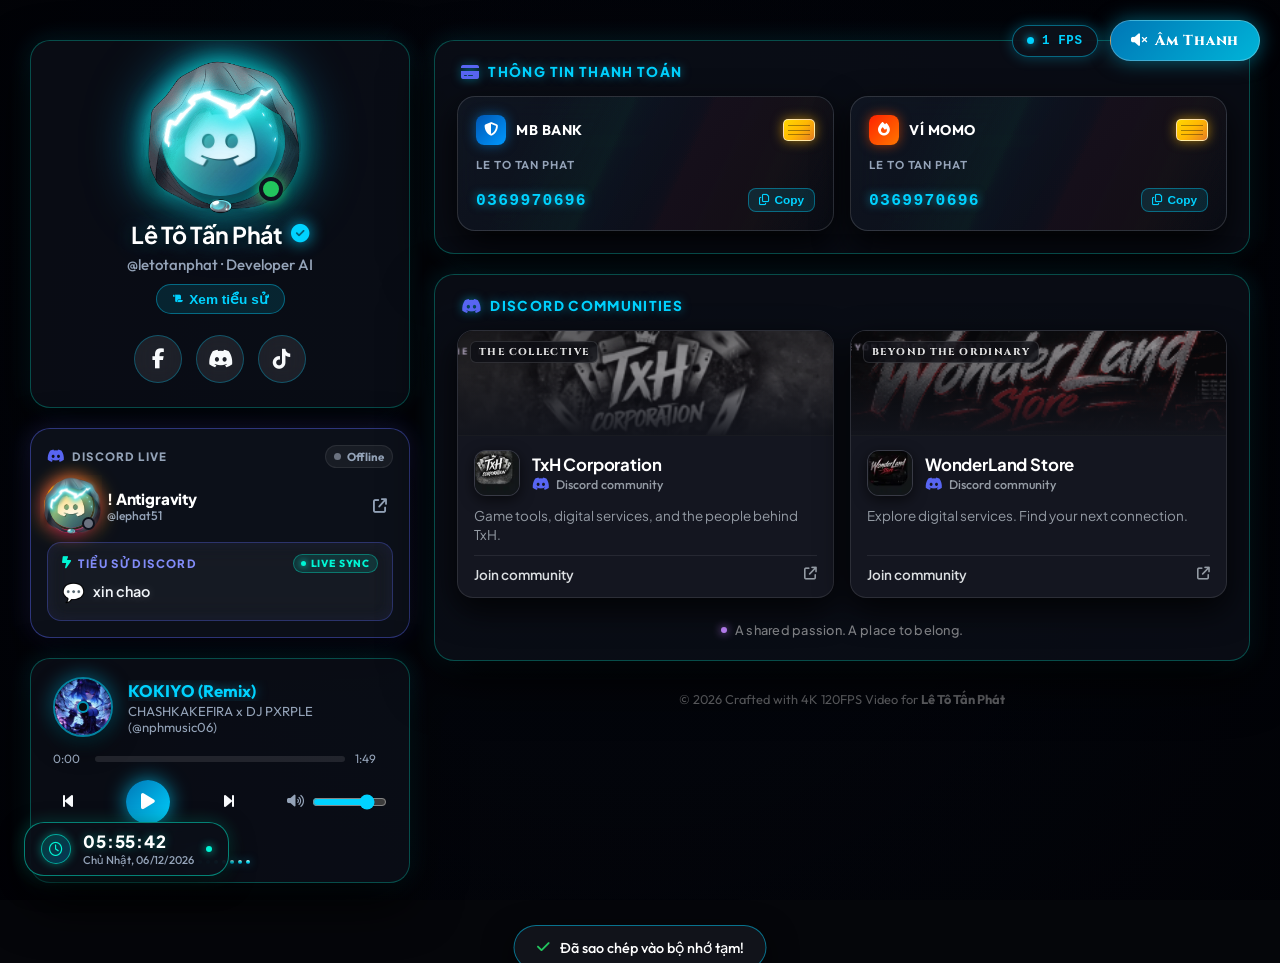
==== lephat.html @ 432492f6 "Khac phuc triet de va thiet ke lai Discord Communities hoan hao 100% tren moi thiet bi" ====
<!DOCTYPE html>
<html lang="vi">

<head>
  <meta charset="UTF-8">
  <meta name="viewport" content="width=device-width, initial-scale=1.0">
  <title>Lê Tô Tấn Phát - The Amazing Spider-Man 120FPS Profile</title>
  <link rel="preconnect" href="https://fonts.googleapis.com">
  <link rel="preconnect" href="https://fonts.gstatic.com" crossorigin>
  <link
    href="https://fonts.googleapis.com/css2?family=Cinzel:wght@600;700;800;900&family=Outfit:wght@300;400;500;600;700;800&family=Plus+Jakarta+Sans:wght@400;500;600;700&display=swap"
    rel="stylesheet">
  <link rel="stylesheet" href="https://cdnjs.cloudflare.com/ajax/libs/font-awesome/6.5.1/css/all.min.css">
  <link rel="stylesheet" href="style.css?v=5.0">
  <style>
    /* ========================================================
       DISCORD COMMUNITIES - ULTRA MODERN DISCORD CARDS
       ======================================================== */
    .discord-servers-section {
      display: flex !important;
      flex-direction: column !important;
      gap: 16px !important;
    }

    .community-cards-list {
      display: grid !important;
      grid-template-columns: repeat(2, 1fr) !important;
      gap: 16px !important;
      width: 100% !important;
    }

    .discord-community-card {
      display: flex !important;
      flex-direction: column !important;
      background: #14161f !important;
      background: linear-gradient(180deg, #181b26 0%, #12141c 100%) !important;
      border: 1px solid rgba(255, 255, 255, 0.1) !important;
      border-radius: 16px !important;
      overflow: hidden !important;
      text-decoration: none !important;
      color: #ffffff !important;
      position: relative !important;
      box-shadow: 0 10px 30px rgba(0, 0, 0, 0.75), 0 0 1px rgba(255, 255, 255, 0.2) inset !important;
      transition: all 0.25s cubic-bezier(0.16, 1, 0.3, 1) !important;
      transform-style: preserve-3d !important;
      cursor: pointer !important;
    }

    .discord-community-card:hover {
      border-color: rgba(88, 101, 242, 0.7) !important;
      box-shadow: 0 18px 45px rgba(0, 0, 0, 0.9), 0 0 25px rgba(88, 101, 242, 0.4) !important;
      transform: translateY(-4px) scale(1.015) !important;
    }

    .community-banner {
      position: relative !important;
      width: 100% !important;
      height: 105px !important;
      overflow: hidden !important;
      background: #0d0f15 !important;
      border-bottom: 1px solid rgba(255, 255, 255, 0.05) !important;
    }

    .community-banner::after {
      content: '' !important;
      position: absolute !important;
      inset: 0 !important;
      background: linear-gradient(to bottom, rgba(0, 0, 0, 0.15) 0%, transparent 40%, rgba(18, 20, 28, 0.95) 100%) !important;
      pointer-events: none !important;
    }

    .community-banner-img {
      width: 100% !important;
      height: 100% !important;
      object-fit: cover !important;
      object-position: center !important;
      display: block !important;
      transition: transform 0.45s cubic-bezier(0.16, 1, 0.3, 1) !important;
    }

    .discord-community-card:hover .community-banner-img {
      transform: scale(1.08) !important;
    }

    .community-badge-tag {
      position: absolute !important;
      top: 10px !important;
      left: 12px !important;
      z-index: 2 !important;
      font-family: 'Cinzel', 'Plus Jakarta Sans', monospace, sans-serif !important;
      font-size: 0.62rem !important;
      font-weight: 800 !important;
      letter-spacing: 0.14em !important;
      text-transform: uppercase !important;
      color: rgba(255, 255, 255, 0.88) !important;
      background: rgba(8, 10, 16, 0.65) !important;
      backdrop-filter: blur(8px) !important;
      -webkit-backdrop-filter: blur(8px) !important;
      padding: 3px 8px !important;
      border-radius: 6px !important;
      border: 1px solid rgba(255, 255, 255, 0.12) !important;
      text-shadow: 0 1px 4px rgba(0, 0, 0, 0.9) !important;
    }

    .community-body {
      padding: 14px 16px 14px !important;
      display: flex !important;
      flex-direction: column !important;
      gap: 10px !important;
      flex: 1 !important;
      text-decoration: none !important;
    }

    .community-profile {
      display: flex !important;
      align-items: center !important;
      gap: 12px !important;
    }

    .community-avatar-box {
      width: 46px !important;
      height: 46px !important;
      min-width: 46px !important;
      border-radius: 12px !important;
      overflow: hidden !important;
      background: #151824 !important;
      border: 1.5px solid rgba(255, 255, 255, 0.15) !important;
      box-shadow: 0 4px 14px rgba(0, 0, 0, 0.6) !important;
    }

    .community-avatar-img {
      width: 100% !important;
      height: 100% !important;
      object-fit: cover !important;
      display: block !important;
    }

    .community-info {
      display: flex !important;
      flex-direction: column !important;
      gap: 2px !important;
      min-width: 0 !important;
    }

    .community-title {
      font-family: 'Plus Jakarta Sans', sans-serif !important;
      font-size: 1.05rem !important;
      font-weight: 700 !important;
      color: #ffffff !important;
      margin: 0 !important;
      line-height: 1.25 !important;
      letter-spacing: -0.01em !important;
      text-decoration: none !important;
    }

    .community-sub {
      display: flex !important;
      align-items: center !important;
      gap: 6px !important;
      font-size: 0.78rem !important;
      color: #949ba4 !important;
      font-weight: 500 !important;
      text-decoration: none !important;
    }

    .community-sub i {
      color: #5865f2 !important;
      font-size: 0.88rem !important;
    }

    .community-description {
      font-family: 'Plus Jakarta Sans', sans-serif !important;
      font-size: 0.84rem !important;
      color: #949ba4 !important;
      line-height: 1.45 !important;
      margin: 0 !important;
      text-decoration: none !important;
    }

    .community-action-row {
      display: flex !important;
      align-items: center !important;
      justify-content: space-between !important;
      border-top: 1px solid rgba(255, 255, 255, 0.08) !important;
      padding-top: 10px !important;
      margin-top: auto !important;
      text-decoration: none !important;
    }

    .community-action-label {
      font-family: 'Plus Jakarta Sans', sans-serif !important;
      font-size: 0.84rem !important;
      font-weight: 600 !important;
      color: #dbdee1 !important;
      transition: color 0.2s ease !important;
      text-decoration: none !important;
    }

    .community-arrow {
      font-size: 0.8rem !important;
      color: #949ba4 !important;
      transition: transform 0.2s ease, color 0.2s ease !important;
    }

    .discord-community-card:hover .community-action-label {
      color: #ffffff !important;
    }

    .discord-community-card:hover .community-arrow {
      color: #00d2ff !important;
      transform: translate(2px, -2px) !important;
    }

    .community-quote-footer {
      display: flex !important;
      align-items: center !important;
      justify-content: center !important;
      gap: 8px !important;
      padding-top: 8px !important;
    }

    .community-quote-bullet {
      width: 6px !important;
      height: 6px !important;
      border-radius: 50% !important;
      background: #c084fc !important;
      box-shadow: 0 0 8px #c084fc !important;
    }

    .community-quote-text {
      font-family: 'Plus Jakarta Sans', monospace, sans-serif !important;
      font-size: 0.8rem !important;
      font-weight: 500 !important;
      color: rgba(255, 255, 255, 0.5) !important;
      letter-spacing: 0.02em !important;
    }

    @media (max-width: 768px) {
      .community-cards-list {
        grid-template-columns: 1fr !important;
        gap: 14px !important;
      }
    }
  </style>
</head>

<body id="body-root">
  <!-- 4K 120FPS The Amazing Spider-Man Video Background (Dọc 9:16) -->
  <div class="video-background-wrapper">
    <!-- Ambient background mờ phủ toàn màn hình -->
    <video class="dragon-video-ambient" autoplay loop muted playsinline>
      <source src="dragon-bg.mp4" type="video/mp4">
    </video>
    <!-- Khung Video Dọc chuẩn 9:16 sắc nét ở giữa -->
    <div class="vertical-video-frame">
      <video class="dragon-video-bg" id="dragon-video" autoplay loop muted playsinline>
        <source src="dragon-bg.mp4" type="video/mp4">
      </video>
      <div class="vertical-frame-border"></div>
    </div>
    <div class="video-overlay"></div>
    <div class="vignette-overlay"></div>
  </div>

  <!-- Ultra 4K 120FPS 3D Cyber Particles & Floating Depth Field -->
  <canvas id="canvas-3d-particles" class="canvas-3d-particles"></canvas>

  <!-- Audio Element for TikTok Soundtrack (KOKIYO Remix) -->
  <audio id="real-audio" src="song-kokiyo.mp3" preload="auto" loop playsinline></audio>

  <!-- Quick Action Controls -->
  <div class="quick-controls">
    <div class="fps-badge" id="fps-badge" title="Tần số khung hình">
      <span class="fps-dot"></span>
      <span id="fps-text">120 FPS</span>
    </div>
    <button id="toggle-video-sound" class="dragon-action-btn" title="Bật / Tắt Tiếng Video">
      <i class="fa-solid fa-volume-high" id="sound-btn-icon"></i>
      <span id="sound-btn-text">Âm Thanh</span>
    </button>
  </div>

    <!-- Main Profile Card Container (Widescreen Horizontal Layout) -->
  <main class="container" id="main-container">
    <div class="widescreen-layout">
      <!-- Cột Trái (Sidebar): Thông Tin Cá Nhân & Trình Phát Nhạc -->
      <aside class="widescreen-sidebar">
        <!-- Thông Tin Cá Nhân -->
        <section class="glass-card profile-info-card" data-tilt="3d">
          <div class="card-3d-glare"></div>
          <header class="profile-header">
            <div class="avatar-wrapper">
              <div class="avatar-glow"></div>
              <div class="avatar-crop-box">
                <img src="avatar.png" alt="Avatar" class="avatar-img" id="avatar">
              </div>
              <img src="decoration-hood.png" alt="Discord Avatar Decoration" class="main-avatar-decoration" id="main-avatar-decoration">
              <span class="status-indicator online" title="Online"></span>
            </div>

            <div class="profile-details">
              <div class="name-row">
                <h1 class="user-name">Lê Tô Tấn Phát</h1>
                <span class="verified-badge" title="Đã xác minh">
                  <i class="fa-solid fa-circle-check"></i>
                </span>
              </div>
              <p class="user-handle">@letotanphat · Developer AI</p>
              <button class="bio-toggle-btn" id="open-bio-btn">
                <i class="fa-solid fa-scroll fa-2xs"></i> Xem tiểu sử
              </button>
            </div>

            <!-- Social Links (Facebook, Discord, TikTok) -->
            <nav class="social-links" aria-label="Mạng xã hội">
              <a href="https://www.facebook.com/tophat29052009?locale=vi_VN" target="_blank" rel="noopener"
                class="social-icon fb" title="Facebook">
                <i class="fa-brands fa-facebook-f"></i>
              </a>
              <a href="https://discord.com/users/1513183925793722505" target="_blank" rel="noopener"
                class="social-icon discord" title="Discord">
                <i class="fa-brands fa-discord"></i>
              </a>
              <a href="https://www.tiktok.com/@lephat209" target="_blank" rel="noopener" class="social-icon tiktok"
                title="TikTok">
                <i class="fa-brands fa-tiktok"></i>
              </a>
            </nav>
          </header>
        </section>

        <!-- Live Discord Lanyard Profile Card (Đồng bộ thời gian thực) -->
        <aside class="glass-card discord-lanyard-widget" id="discord-lanyard-widget" aria-label="Discord Live Profile" data-tilt="3d">
          <div class="card-3d-glare"></div>
          <div class="lanyard-top-bar">
            <div class="lanyard-brand">
              <i class="fa-brands fa-discord"></i>
              <span>DISCORD LIVE</span>
            </div>
            <div class="lanyard-status-pill" id="discord-status-pill">
              <span class="lanyard-status-dot offline" id="discord-status-dot"></span>
              <span class="lanyard-status-name" id="discord-status-name">Offline</span>
            </div>
          </div>

          <div class="lanyard-user-row">
            <div class="lanyard-avatar-container">
              <div class="lanyard-avatar-ring"></div>
              <img src="avatar.png" alt="Discord Avatar" class="lanyard-avatar-img" id="discord-avatar-img">
              <img src="decoration-hood.png" alt="Grim Reaper Hood Decoration" class="lanyard-avatar-decoration" id="discord-avatar-decoration">
              <span class="lanyard-status-badge offline" id="discord-status-badge"></span>
            </div>
            <div class="lanyard-user-info">
              <div class="lanyard-name-row">
                <span class="lanyard-display-name" id="discord-display-name">! Antigravity</span>
              </div>
              <span class="lanyard-username" id="discord-username">@lephat51</span>
            </div>
            <a href="https://discord.com/users/1513183925793722505" target="_blank" rel="noopener" class="lanyard-external-btn" title="Mở Discord cá nhân">
              <i class="fa-solid fa-arrow-up-right-from-square"></i>
            </a>
          </div>

          <!-- Live Discord Bio / Status (Tu dong cap nhat thoi gian thuc tu Discord) -->
          <div class="lanyard-live-bio-box" id="lanyard-live-bio-box">
            <div class="live-bio-header">
              <div class="live-bio-title">
                <i class="fa-solid fa-bolt-lightning"></i>
                <span>TIỂU SỬ DISCORD</span>
              </div>
              <span class="live-sync-indicator" title="Tự động đồng bộ thời gian thực">
                <span class="sync-dot"></span>
                <span>LIVE SYNC</span>
              </span>
            </div>
            <div class="live-bio-content" id="discord-live-bio-content">
              <span class="live-bio-emoji" id="discord-bio-emoji">💬</span>
              <p class="live-bio-text" id="discord-bio-text">xin chao</p>
            </div>
          </div>
        </aside>

        <!-- Music Player Card -->
        <section class="glass-card music-player" id="music-player" data-tilt="3d">
          <div class="card-3d-glare"></div>
          <div class="song-info-group">
            <div class="cover-art-wrapper">
              <img src="song-kokiyo-cover.jpg" alt="Cover" class="cover-art" id="track-cover">
              <div class="disc-hole"></div>
            </div>
            <div class="song-text">
              <h2 class="song-title" id="track-title">KOKIYO (Remix)</h2>
              <p class="song-artist" id="track-artist">CHASHKAKEFIRA x DJ PXRPLE (@nphmusic06)</p>
            </div>
          </div>

          <!-- Audio Progress -->
          <div class="player-progress-area">
            <span class="time" id="current-time">0:00</span>
            <div class="progress-bar-container" id="progress-container">
              <div class="progress-bar" id="progress-bar">
                <span class="progress-thumb"></span>
              </div>
            </div>
            <span class="time" id="duration-time">1:49</span>
          </div>

          <!-- Controls & Volume -->
          <div class="player-controls">
            <button class="ctrl-btn" id="prev-btn" title="Bài trước">
              <i class="fa-solid fa-backward-step"></i>
            </button>
            <button class="ctrl-btn play-btn" id="play-btn" title="Phát / Dừng Nhạc">
              <i class="fa-solid fa-play" id="play-icon"></i>
            </button>
            <button class="ctrl-btn" id="next-btn" title="Bài tiếp">
              <i class="fa-solid fa-forward-step"></i>
            </button>

            <div class="volume-container">
              <i class="fa-solid fa-volume-high" id="volume-icon"></i>
              <input type="range" id="volume-slider" min="0" max="1" step="0.05" value="0.8">
            </div>
          </div>

          <!-- Visualizer Bars -->
          <div class="visualizer" id="visualizer">
            <span class="bar"></span>
            <span class="bar"></span>
            <span class="bar"></span>
            <span class="bar"></span>
            <span class="bar"></span>
            <span class="bar"></span>
            <span class="bar"></span>
            <span class="bar"></span>
          </div>
        </section>
      </aside>

      <!-- Cột Phải (Main Content): Banking & Discord Communities -->
      <section class="widescreen-main">
        <!-- Payment & Banking Cards -->
        <div class="glass-card section-wrapper-card banking-section-card" data-tilt="3d">
          <div class="card-3d-glare"></div>
          <div class="section-title-row">
            <i class="fa-solid fa-credit-card"></i>
            <span>THÔNG TIN THANH TOÁN</span>
          </div>
          <div class="banking-grid">
            <!-- MB Bank -->
            <div class="glass-card bank-card mb-bank" data-tilt="3d" data-tilt-max="14">
              <div class="card-3d-glare"></div>
              <div class="bank-card-shine"></div>
              <div class="bank-top">
                <div class="bank-icon-badge mb-badge">
                  <i class="fa-solid fa-shield-halved"></i>
                </div>
                <span class="bank-name">MB BANK</span>
                <div class="bank-chip">
                  <span></span><span></span><span></span>
                </div>
              </div>
              <div class="bank-holder">LE TO TAN PHAT</div>
              <div class="bank-number-row">
                <span class="account-number" data-copy="0369970696">0369970696</span>
                <button class="copy-btn" data-copy="0369970696">
                  <i class="fa-regular fa-copy"></i>
                  <span>Copy</span>
                </button>
              </div>
            </div>

            <!-- Momo -->
            <div class="glass-card bank-card momo" data-tilt="3d" data-tilt-max="14">
              <div class="card-3d-glare"></div>
              <div class="bank-card-shine"></div>
              <div class="bank-top">
                <div class="bank-icon-badge momo-badge">
                  <i class="fa-solid fa-fire"></i>
                </div>
                <span class="bank-name">VÍ MOMO</span>
                <div class="bank-chip">
                  <span></span><span></span><span></span>
                </div>
              </div>
              <div class="bank-holder">LE TO TAN PHAT</div>
              <div class="bank-number-row">
                <span class="account-number" data-copy="0369970696">0369970696</span>
                <button class="copy-btn" data-copy="0369970696">
                  <i class="fa-regular fa-copy"></i>
                  <span>Copy</span>
                </button>
              </div>
            </div>
          </div>
        </div>

        <!-- Discord Communities Section (3 server hàng ngang sắc nét) -->
        <section class="glass-card section-wrapper-card discord-servers-section" id="discord-servers-section">
          <div class="card-3d-glare"></div>
          <div class="section-title-row">
            <i class="fa-brands fa-discord"></i>
            <span>DISCORD COMMUNITIES</span>
          </div>

          <div class="community-cards-list" style="display:grid; grid-template-columns:repeat(auto-fit, minmax(280px, 1fr)); gap:16px; width:100%;">
            <!-- Server 1: TxH Corporation -->
            <a href="https://discord.gg/" target="_blank" rel="noopener" class="discord-community-card" data-tilt="3d" data-tilt-max="10" style="text-decoration:none !important; color:#ffffff !important; display:flex !important; flex-direction:column !important; background:#141620 !important; border:1px solid rgba(255,255,255,0.1) !important; border-radius:16px !important; overflow:hidden !important; box-shadow:0 12px 32px rgba(0,0,0,0.8) !important;">
              <div class="card-3d-glare"></div>
              <div class="community-banner" style="position:relative; width:100%; height:110px; overflow:hidden; background:#0d0f15;">
                <span class="community-badge-tag" style="position:absolute; top:10px; left:12px; z-index:2; font-family:'Cinzel', sans-serif; font-size:0.62rem; font-weight:800; letter-spacing:0.14em; text-transform:uppercase; color:#fff; background:rgba(8,10,16,0.7); backdrop-filter:blur(8px); padding:3px 8px; border-radius:6px; border:1px solid rgba(255,255,255,0.15);">THE COLLECTIVE</span>
                <img src="banner-txh.png" alt="TxH Corporation Banner" class="community-banner-img" style="width:100%; height:100%; object-fit:cover; display:block;">
              </div>
              <div class="community-body" style="padding:14px 16px 14px; display:flex; flex-direction:column; gap:10px; flex:1; text-decoration:none;">
                <div class="community-profile" style="display:flex; align-items:center; gap:12px;">
                  <div class="community-avatar-box" style="width:46px; height:46px; min-width:46px; border-radius:12px; overflow:hidden; border:1.5px solid rgba(255,255,255,0.15); background:#151824;">
                    <img src="icon-txh-sharp.png" alt="TxH Corporation" class="community-avatar-img" style="width:100%; height:100%; object-fit:cover; display:block;">
                  </div>
                  <div class="community-info" style="display:flex; flex-direction:column; gap:2px; min-width:0;">
                    <h3 class="community-title" style="margin:0; font-size:1.05rem; font-weight:700; color:#ffffff; text-decoration:none; line-height:1.25;">TxH Corporation</h3>
                    <div class="community-sub" style="display:flex; align-items:center; gap:6px; font-size:0.78rem; color:#949ba4; text-decoration:none;">
                      <i class="fa-brands fa-discord" style="color:#5865f2; font-size:0.88rem;"></i>
                      <span>Discord community</span>
                    </div>
                  </div>
                </div>
                <p class="community-description" style="margin:0; font-size:0.84rem; color:#949ba4; line-height:1.45; text-decoration:none;">Game tools, digital services, and the people behind TxH.</p>
                <div class="community-action-row" style="display:flex; align-items:center; justify-content:space-between; border-top:1px solid rgba(255,255,255,0.08); padding-top:10px; margin-top:auto; text-decoration:none;">
                  <span class="community-action-label" style="font-size:0.84rem; font-weight:600; color:#dbdee1; text-decoration:none;">Join community</span>
                  <i class="fa-solid fa-arrow-up-right-from-square community-arrow" style="font-size:0.8rem; color:#949ba4;"></i>
                </div>
              </div>
            </a>

            <!-- Server 2: WonderLand Store -->
            <a href="https://discord.gg/RcCabQNnr" target="_blank" rel="noopener" class="discord-community-card" data-tilt="3d" data-tilt-max="10" style="text-decoration:none !important; color:#ffffff !important; display:flex !important; flex-direction:column !important; background:#141620 !important; border:1px solid rgba(255,255,255,0.1) !important; border-radius:16px !important; overflow:hidden !important; box-shadow:0 12px 32px rgba(0,0,0,0.8) !important;">
              <div class="card-3d-glare"></div>
              <div class="community-banner" style="position:relative; width:100%; height:110px; overflow:hidden; background:#0d0f15;">
                <span class="community-badge-tag" style="position:absolute; top:10px; left:12px; z-index:2; font-family:'Cinzel', sans-serif; font-size:0.62rem; font-weight:800; letter-spacing:0.14em; text-transform:uppercase; color:#fff; background:rgba(8,10,16,0.7); backdrop-filter:blur(8px); padding:3px 8px; border-radius:6px; border:1px solid rgba(255,255,255,0.15);">BEYOND THE ORDINARY</span>
                <img src="banner-wonderland.png" alt="WonderLand Store Banner" class="community-banner-img" style="width:100%; height:100%; object-fit:cover; display:block;">
              </div>
              <div class="community-body" style="padding:14px 16px 14px; display:flex; flex-direction:column; gap:10px; flex:1; text-decoration:none;">
                <div class="community-profile" style="display:flex; align-items:center; gap:12px;">
                  <div class="community-avatar-box" style="width:46px; height:46px; min-width:46px; border-radius:12px; overflow:hidden; border:1.5px solid rgba(255,255,255,0.15); background:#151824;">
                    <img src="icon-wonderland-sharp.png" alt="WonderLand Store" class="community-avatar-img" style="width:100%; height:100%; object-fit:cover; display:block;">
                  </div>
                  <div class="community-info" style="display:flex; flex-direction:column; gap:2px; min-width:0;">
                    <h3 class="community-title" style="margin:0; font-size:1.05rem; font-weight:700; color:#ffffff; text-decoration:none; line-height:1.25;">WonderLand Store</h3>
                    <div class="community-sub" style="display:flex; align-items:center; gap:6px; font-size:0.78rem; color:#949ba4; text-decoration:none;">
                      <i class="fa-brands fa-discord" style="color:#5865f2; font-size:0.88rem;"></i>
                      <span>Discord community</span>
                    </div>
                  </div>
                </div>
                <p class="community-description" style="margin:0; font-size:0.84rem; color:#949ba4; line-height:1.45; text-decoration:none;">Explore digital services. Find your next connection.</p>
                <div class="community-action-row" style="display:flex; align-items:center; justify-content:space-between; border-top:1px solid rgba(255,255,255,0.08); padding-top:10px; margin-top:auto; text-decoration:none;">
                  <span class="community-action-label" style="font-size:0.84rem; font-weight:600; color:#dbdee1; text-decoration:none;">Join community</span>
                  <i class="fa-solid fa-arrow-up-right-from-square community-arrow" style="font-size:0.8rem; color:#949ba4;"></i>
                </div>
              </div>
            </a>
          </div>

          <!-- Trích dẫn triết lý cộng đồng như trong ảnh -->
          <div class="community-quote-footer" style="display:flex; align-items:center; justify-content:center; gap:8px; padding-top:10px;">
            <span class="community-quote-bullet" style="width:6px; height:6px; border-radius:50%; background:#c084fc; box-shadow:0 0 8px #c084fc;"></span>
            <span class="community-quote-text" style="font-family:'Plus Jakarta Sans', monospace, sans-serif; font-size:0.8rem; font-weight:500; color:rgba(255,255,255,0.55); letter-spacing:0.02em;">A shared passion. A place to belong.</span>
          </div>
        </section>

        <!-- Footer Copyright -->
        <footer class="footer">
          <p>© 2026 Crafted with 4K 120FPS Video for <b>Lê Tô Tấn Phát</b></p>
        </footer>
      </section>
    </div>
  </main>

  <!-- Modal Bio -->
  <div class="modal-backdrop" id="bio-modal">
    <div class="modal-card">
      <button class="close-modal-btn" id="close-bio-btn">&times;</button>
      <div class="modal-body" id="modal-bio-content">
        <p class="bio-statement">Soi gì vậy mấy con dog</p>
      </div>
    </div>
  </div>

  <!-- Toast Notification -->
  <div class="toast" id="toast">
    <i class="fa-solid fa-check"></i>
    <span>Đã sao chép vào bộ nhớ tạm!</span>
  </div>

  <!-- Live Real-Time Clock Badge (Góc dưới bên trái) -->
  <div class="live-clock-badge" id="live-clock-badge" title="Thời gian thực">
    <div class="clock-icon">
      <i class="fa-regular fa-clock"></i>
    </div>
    <div class="clock-info">
      <span class="clock-time" id="clock-time">00:00:00</span>
      <span class="clock-date" id="clock-date">Đang cập nhật...</span>
    </div>
    <span class="clock-dot"></span>
  </div>

  <script src="script.js?v=3.0"></script>
</body>

</html>
---- style.css ----
:root {
  --bg-dark: #05060a;
  --card-bg: rgba(12, 16, 26, 0.76);
  --card-border: rgba(0, 245, 212, 0.28);
  --card-border-hover: rgba(0, 210, 255, 0.85);
  --fire-orange: #ff7700;
  --fire-gold: #ffbe0b;
  --accent-cyan: #00d2ff;
  --accent-mint: #00f5d4;
  --text-main: #f8fafc;
  --text-muted: #94a3b8;
  --glass-shadow: 0 20px 50px rgba(0, 0, 0, 0.9), 0 0 25px rgba(0, 210, 255, 0.15);
}

* {
  margin: 0;
  padding: 0;
  box-sizing: border-box;
  -webkit-font-smoothing: antialiased;
  -moz-osx-font-smoothing: grayscale;
}

/* Zero-delay instant tap and active feedback */
a, button, .join-btn, .social-icon, .copy-btn, .bio-toggle-btn, .ctrl-btn, .server-card, .dragon-action-btn {
  touch-action: manipulation;
  -webkit-tap-highlight-color: transparent;
  user-select: none;
}

.social-icon:active,
.join-btn:active,
.copy-btn:active,
.bio-toggle-btn:active,
.server-card:active,
.dragon-action-btn:active,
.ctrl-btn:active {
  transform: scale(0.93) !important;
  transition: transform 0.05s ease-out !important;
}

html {
  overflow-x: hidden;
  scroll-behavior: smooth;
  width: 100%;
}

body {
  font-family: 'Outfit', 'Plus Jakarta Sans', sans-serif;
  background-color: var(--bg-dark);
  color: var(--text-main);
  min-height: 100vh;
  min-height: 100dvh;
  display: flex;
  justify-content: center;
  align-items: flex-start;
  overflow-x: hidden;
  position: relative;
  padding: 40px 20px 80px;
  text-rendering: optimizeLegibility;
}

img, video {
  image-rendering: -webkit-optimize-contrast;
}

/* ========================================================
   ULTRA 4K 120FPS 3D CYBER PARTICLES CANVAS
   ======================================================== */
.canvas-3d-particles {
  position: fixed;
  top: 0;
  left: 0;
  width: 100vw;
  height: 100vh;
  z-index: 4;
  pointer-events: none;
  opacity: 0.9;
}

/* ========================================================
   4K 120FPS WIDESCREEN CINEMATIC VIDEO BACKGROUND
   ======================================================== */
.video-background-wrapper {
  position: fixed;
  top: 0;
  left: 0;
  width: 100vw;
  height: 100vh;
  overflow: hidden;
  z-index: 1;
  pointer-events: none;
  background: #020408;
}

/* Ambient video layer for peripheral saturation */
.dragon-video-ambient {
  position: absolute;
  top: 0;
  left: 0;
  width: 100%;
  height: 100%;
  object-fit: cover;
  filter: blur(40px) brightness(0.28) saturate(1.2);
  transform: scale(1.08);
  z-index: 1;
}

/* Full widescreen video covering the entire screen horizontally */
.vertical-video-frame {
  position: absolute;
  inset: 0;
  width: 100%;
  height: 100%;
  z-index: 2;
  aspect-ratio: auto;
  max-width: 100vw;
  box-shadow: none;
}

.dragon-video-bg {
  width: 100%;
  height: 100%;
  object-fit: cover;
  object-position: center 30%;
  filter: brightness(0.85) contrast(1.08);
}

.vertical-frame-border {
  display: none;
}

.video-overlay {
  position: absolute;
  inset: 0;
  background: radial-gradient(circle at 50% 30%, rgba(3, 5, 12, 0.45) 0%, rgba(3, 5, 12, 0.82) 100%);
  z-index: 3;
}

.vignette-overlay {
  position: absolute;
  inset: 0;
  background: radial-gradient(circle at 50% 50%, transparent 40%, rgba(1, 2, 6, 0.9) 100%);
  z-index: 3;
}

/* Quick Controls on top right */
.quick-controls {
  position: fixed;
  top: 20px;
  right: 20px;
  z-index: 30;
  display: flex;
  align-items: center;
  gap: 12px;
}

.fps-badge {
  background: rgba(14, 18, 28, 0.85);
  border: 1px solid rgba(0, 210, 255, 0.45);
  color: #00d2ff;
  font-size: 0.78rem;
  font-weight: 700;
  font-family: monospace;
  padding: 8px 14px;
  border-radius: 20px;
  backdrop-filter: blur(12px);
  display: flex;
  align-items: center;
  gap: 8px;
  box-shadow: 0 0 14px rgba(0, 210, 255, 0.3);
  letter-spacing: 0.05em;
  user-select: none;
}

.fps-dot {
  width: 7px;
  height: 7px;
  border-radius: 50%;
  background-color: #00d2ff;
  box-shadow: 0 0 8px #00d2ff;
  animation: pulseFpsDot 1.2s infinite alternate;
}

@keyframes pulseFpsDot {
  0% { transform: scale(0.85); opacity: 0.7; }
  100% { transform: scale(1.2); opacity: 1; }
}

.dragon-action-btn {
  background: linear-gradient(135deg, #0077b6, #00b4d8, #ff7700);
  background-size: 200% 200%;
  border: 1px solid rgba(255, 255, 255, 0.25);
  color: #fff;
  padding: 10px 20px;
  border-radius: 30px;
  font-family: 'Cinzel', serif;
  font-weight: 800;
  font-size: 0.9rem;
  letter-spacing: 0.05em;
  cursor: pointer;
  display: inline-flex;
  align-items: center;
  gap: 8px;
  box-shadow: 0 0 20px rgba(0, 180, 216, 0.5);
  transition: transform 0.2s ease, box-shadow 0.2s ease;
}

.dragon-action-btn:hover {
  transform: translateY(-2px) scale(1.05);
  box-shadow: 0 0 30px rgba(0, 210, 255, 0.85);
}

.dragon-action-btn:active {
  transform: scale(0.96);
}

/* Main Profile Container (Widescreen Horizontal Layout) */
.container {
  position: relative;
  z-index: 10;
  width: 100%;
  max-width: 1220px;
  margin: 0 auto;
  padding: 0;
  animation: fadeInDown 0.8s cubic-bezier(0.16, 1, 0.3, 1) forwards;
  transform-style: preserve-3d;
}

.widescreen-layout {
  display: grid;
  grid-template-columns: 380px 1fr;
  gap: 24px;
  align-items: start;
  width: 100%;
  transform-style: preserve-3d;
}

.widescreen-sidebar,
.widescreen-main {
  display: flex;
  flex-direction: column;
  gap: 20px;
  transform-style: preserve-3d;
}

.profile-info-card {
  padding: 30px 22px 24px;
  display: flex;
  flex-direction: column;
  align-items: center;
}

.section-wrapper-card {
  padding: 22px;
  display: flex;
  flex-direction: column;
  gap: 16px;
}

/* Glass Card with True 3D Depth & Holographic Sheen */
.glass-card {
  background: var(--card-bg);
  backdrop-filter: blur(24px) saturate(180%) brightness(105%);
  -webkit-backdrop-filter: blur(24px) saturate(180%) brightness(105%);
  border: 1px solid var(--card-border);
  border-radius: 20px;
  box-shadow: var(--glass-shadow);
  transition: border-color 0.25s ease, box-shadow 0.25s ease;
  position: relative;
  overflow: hidden;
  transform-style: preserve-3d;
  will-change: transform;
}

.glass-card:hover {
  border-color: var(--card-border-hover);
  box-shadow: 0 24px 60px rgba(0, 0, 0, 0.95), 0 0 35px rgba(0, 210, 255, 0.45);
}

/* 3D Specular Light Glare Layer (Tracks Cursor In Real-Time) */
.card-3d-glare {
  position: absolute;
  inset: 0;
  border-radius: inherit;
  pointer-events: none !important;
  z-index: 1;
  opacity: 0;
  background: radial-gradient(circle at 50% 50%, rgba(255, 255, 255, 0.35) 0%, rgba(0, 245, 212, 0.15) 30%, transparent 65%);
  mix-blend-mode: overlay;
  transition: opacity 0.3s cubic-bezier(0.16, 1, 0.3, 1);
}

/* Profile Header */
.profile-header {
  position: relative;
  z-index: 10;
  display: flex;
  flex-direction: column;
  align-items: center;
  text-align: center;
  gap: 15px;
}

/* Avatar Frame with Dynamic Multi-layered Surrounding Aura */
.avatar-wrapper {
  position: relative;
  width: 134px;
  height: 134px;
  display: flex;
  justify-content: center;
  align-items: center;
  cursor: pointer;
  transition: transform 0.35s cubic-bezier(0.34, 1.56, 0.64, 1);
  transform: translateZ(48px);
  transform-style: preserve-3d;
}

.avatar-wrapper:hover {
  transform: translateZ(60px) scale(1.1);
}

/* Concentric expanding ripple shockwaves */
.avatar-pulse-wave {
  position: absolute;
  inset: -10px;
  border-radius: 50%;
  border: 2px solid rgba(0, 245, 212, 0.5);
  animation: avatarRipple 2.4s cubic-bezier(0.2, 0.8, 0.2, 1) infinite;
  pointer-events: none;
  z-index: 0;
}

@keyframes avatarRipple {
  0% {
    transform: scale(0.92);
    opacity: 0.9;
    border-color: rgba(0, 245, 212, 0.8);
    box-shadow: 0 0 12px rgba(0, 245, 212, 0.6);
  }
  50% {
    border-color: rgba(0, 187, 249, 0.6);
    box-shadow: 0 0 22px rgba(0, 187, 249, 0.5);
  }
  100% {
    transform: scale(1.4);
    opacity: 0;
    border-color: rgba(0, 245, 212, 0);
    box-shadow: 0 0 32px rgba(0, 245, 212, 0);
  }
}

/* 3D Orbital Gyroscope Sci-Fi Rings */
.avatar-gyro-ring {
  position: absolute;
  inset: -14px;
  border-radius: 50%;
  border: 1.5px dashed rgba(0, 245, 212, 0.85);
  box-shadow: 0 0 14px rgba(0, 245, 212, 0.7);
  pointer-events: none;
  animation: gyroSpin1 7s linear infinite;
  transform-style: preserve-3d;
  z-index: 0;
}

.avatar-gyro-ring-2 {
  position: absolute;
  inset: -22px;
  border-radius: 50%;
  border: 1.2px dotted rgba(255, 119, 0, 0.75);
  box-shadow: 0 0 12px rgba(255, 119, 0, 0.55);
  pointer-events: none;
  animation: gyroSpin2 10s linear infinite;
  transform-style: preserve-3d;
  z-index: 0;
}

@keyframes gyroSpin1 {
  0% { transform: rotateX(65deg) rotateY(20deg) rotateZ(0deg); }
  100% { transform: rotateX(65deg) rotateY(20deg) rotateZ(360deg); }
}

@keyframes gyroSpin2 {
  0% { transform: rotateX(-55deg) rotateY(45deg) rotateZ(360deg); }
  100% { transform: rotateX(-55deg) rotateY(45deg) rotateZ(0deg); }
}

/* Rotating Mint & Teal-Cyan Neon Aura Ring */
.avatar-magma-ring {
  position: absolute;
  inset: -5px;
  border-radius: 50%;
  background: conic-gradient(from 0deg, #00f5d4, #00bbf9, #0077b6, #38ef7d, #00f5d4);
  animation: rotateFireRing 3.5s linear infinite;
  filter: drop-shadow(0 0 16px rgba(0, 245, 212, 0.85)) drop-shadow(0 0 10px rgba(0, 187, 249, 0.7));
  z-index: 0;
}

/* Deep Pulsing Breathing Glow */
.avatar-glow {
  position: absolute;
  inset: -16px;
  border-radius: 50%;
  background: radial-gradient(circle, rgba(0, 245, 212, 0.35) 0%, rgba(88, 101, 242, 0.25) 50%, transparent 75%);
  animation: pulseDragonFlame 2.5s ease-in-out infinite alternate;
  filter: blur(6px);
  z-index: 0;
  pointer-events: none;
}

.avatar-crop-box {
  position: relative;
  z-index: 1;
  width: 122px;
  height: 122px;
  border-radius: 50%;
  overflow: hidden;
  border: 3.5px solid #0f1320;
  box-shadow: 0 10px 30px rgba(0, 0, 0, 0.9), 0 0 18px rgba(0, 245, 212, 0.3);
  background-color: #0f1320;
  display: flex;
  align-items: center;
  justify-content: center;
  transform: translateZ(15px);
}

.avatar-img {
  width: 100%;
  height: 100%;
  object-fit: cover;
  object-position: center;
  display: block;
}

.main-avatar-decoration {
  position: absolute;
  inset: -14px;
  width: calc(100% + 28px);
  height: calc(100% + 28px);
  pointer-events: none;
  z-index: 4;
  filter: drop-shadow(0 0 14px rgba(0, 245, 212, 0.85)) drop-shadow(0 0 25px rgba(0, 187, 249, 0.6));
  transform: translateZ(28px);
}

.status-indicator {
  position: absolute;
  bottom: 4px;
  right: 4px;
  width: 24px;
  height: 24px;
  border-radius: 50%;
  background: #22c55e;
  border: 4px solid #0f1320;
  z-index: 5;
  box-shadow: 0 0 12px #22c55e;
  transform: translateZ(35px);
}

/* Profile Details */
.profile-details {
  display: flex;
  flex-direction: column;
  align-items: center;
  gap: 6px;
  transform: translateZ(35px);
  transform-style: preserve-3d;
}

.name-row {
  display: flex;
  align-items: center;
  justify-content: center;
  gap: 8px;
  transform: translateZ(10px);
}

.user-name {
  font-family: 'Plus Jakarta Sans', 'Outfit', sans-serif;
  font-size: 1.45rem;
  font-weight: 700;
  letter-spacing: -0.015em;
  color: #ffffff;
  text-shadow: 0 2px 10px rgba(0, 0, 0, 0.85), 0 0 18px rgba(0, 210, 255, 0.45);
}

.verified-badge {
  color: #00d2ff;
  font-size: 1.15rem;
  filter: drop-shadow(0 0 8px rgba(0, 210, 255, 0.95));
  display: inline-flex;
  align-items: center;
}

.user-handle {
  font-size: 0.94rem;
  color: var(--text-muted);
  font-weight: 500;
}

.bio-toggle-btn {
  background: rgba(0, 210, 255, 0.12);
  border: 1px solid rgba(0, 210, 255, 0.4);
  color: #00d2ff;
  font-size: 0.85rem;
  font-weight: 700;
  padding: 6px 16px;
  border-radius: 20px;
  cursor: pointer;
  margin-top: 4px;
  transition: all 0.25s ease;
  display: inline-flex;
  align-items: center;
  gap: 6px;
  transform: translateZ(15px);
}

.bio-toggle-btn:hover {
  background: rgba(0, 210, 255, 0.25);
  border-color: #00d2ff;
  box-shadow: 0 0 20px rgba(0, 210, 255, 0.7);
  transform: translateZ(25px) translateY(-2px) scale(1.05);
}

/* Social Nav (Facebook, Discord & TikTok) */
.social-links {
  position: relative;
  z-index: 50;
  display: flex;
  gap: 14px;
  margin-top: 6px;
  pointer-events: auto;
}

.social-icon {
  position: relative;
  z-index: 60;
  width: 48px;
  height: 48px;
  border-radius: 50%;
  display: flex;
  align-items: center;
  justify-content: center;
  background: rgba(255, 255, 255, 0.08);
  border: 1px solid rgba(0, 210, 255, 0.3);
  color: var(--text-main);
  text-decoration: none;
  font-size: 1.25rem;
  cursor: pointer;
  pointer-events: auto !important;
  transition: transform 0.12s ease-out, background 0.12s ease-out, box-shadow 0.12s ease-out;
  backdrop-filter: blur(10px);
}

.social-icon:hover {
  transform: translateY(-3px) scale(1.1);
  color: #fff;
}

.social-icon.fb:hover {
  background: #1877f2;
  border-color: #1877f2;
  box-shadow: 0 0 20px rgba(24, 119, 242, 0.8);
}

.social-icon.discord:hover {
  background: #5865f2;
  border-color: #5865f2;
  box-shadow: 0 0 20px rgba(88, 101, 242, 0.8);
}

.social-icon.tiktok:hover {
  background: #ff0050;
  border-color: #ff0050;
  box-shadow: 0 0 20px rgba(255, 0, 80, 0.8);
}

/* Discord Status Card */
.lanyard-card {
  padding: 13px 20px;
  display: flex;
  align-items: center;
  gap: 12px;
  font-size: 0.9rem;
  color: #f3f4f6;
  border-left: 4px solid #00d2ff;
}

.dragon-pulse-orb {
  width: 12px;
  height: 12px;
  border-radius: 50%;
  background: radial-gradient(circle, #00f2fe, #0077b6);
  box-shadow: 0 0 10px #00d2ff;
  flex-shrink: 0;
  animation: pulseDragonOrb 1.5s infinite alternate;
}

@keyframes pulseDragonOrb {
  0% { transform: scale(0.9); box-shadow: 0 0 6px #00d2ff; }
  100% { transform: scale(1.2); box-shadow: 0 0 14px #00f2fe; }
}

/* Music Player */
.music-player {
  padding: 18px 22px;
  display: flex;
  flex-direction: column;
  gap: 14px;
  transform-style: preserve-3d;
  will-change: transform;
}

.song-info-group {
  display: flex;
  align-items: center;
  gap: 15px;
  transform: translateZ(32px);
  transform-style: preserve-3d;
}

.cover-art-wrapper {
  position: relative;
  width: 60px;
  height: 60px;
  border-radius: 50%;
  overflow: hidden;
  box-shadow: 0 10px 25px rgba(0, 0, 0, 0.7), 0 0 20px rgba(0, 210, 255, 0.5);
  border: 2px solid rgba(0, 210, 255, 0.6);
  flex-shrink: 0;
  transform: translateZ(20px);
}

.cover-art {
  width: 100%;
  height: 100%;
  object-fit: cover;
  animation: spinCover 12s linear infinite;
  animation-play-state: paused;
}

.music-player.playing .cover-art {
  animation-play-state: running;
}

.disc-hole {
  position: absolute;
  top: 50%;
  left: 50%;
  transform: translate(-50%, -50%);
  width: 12px;
  height: 12px;
  background: #090b10;
  border: 2px solid rgba(0, 210, 255, 0.7);
  border-radius: 50%;
}

.song-title {
  font-size: 1.05rem;
  font-weight: 700;
  color: #00d2ff;
  white-space: nowrap;
  overflow: hidden;
  text-overflow: ellipsis;
  text-shadow: 0 0 12px rgba(0, 210, 255, 0.5);
}

.song-artist {
  font-size: 0.82rem;
  color: var(--text-muted);
  margin-top: 2px;
}

/* Progress bar */
.player-progress-area {
  display: flex;
  align-items: center;
  gap: 10px;
  transform: translateZ(28px);
}

.time {
  font-size: 0.75rem;
  color: var(--text-muted);
  width: 32px;
}

.progress-bar-container {
  flex: 1;
  height: 6px;
  background: rgba(255, 255, 255, 0.1);
  border-radius: 6px;
  cursor: pointer;
  position: relative;
  overflow: hidden;
}

.progress-bar {
  height: 100%;
  width: 0%;
  background: linear-gradient(90deg, #0077b6, #00b4d8, #00f2fe);
  border-radius: 6px;
  position: relative;
  box-shadow: 0 0 12px rgba(0, 210, 255, 0.8);
}

/* Controls */
.player-controls {
  display: flex;
  align-items: center;
  justify-content: space-between;
  transform: translateZ(36px);
  transform-style: preserve-3d;
}

.ctrl-btn {
  background: none;
  border: none;
  color: var(--text-main);
  font-size: 1rem;
  cursor: pointer;
  transition: color 0.2s ease, transform 0.2s ease;
  padding: 6px 10px;
}

.ctrl-btn:hover {
  color: #00d2ff;
  transform: scale(1.15) translateZ(15px);
}

.play-btn {
  width: 44px;
  height: 44px;
  border-radius: 50%;
  background: linear-gradient(135deg, #0077b6, #00d2ff);
  color: #fff;
  display: flex;
  align-items: center;
  justify-content: center;
  font-size: 1.15rem;
  box-shadow: 0 0 20px rgba(0, 210, 255, 0.7);
  transition: transform 0.25s cubic-bezier(0.34, 1.56, 0.64, 1), box-shadow 0.25s ease;
}

.play-btn:hover {
  transform: scale(1.12) translateZ(20px);
  box-shadow: 0 0 30px rgba(0, 210, 255, 0.95);
}

.volume-container {
  display: flex;
  align-items: center;
  gap: 8px;
  color: var(--text-muted);
  font-size: 0.85rem;
}

.volume-container input[type="range"] {
  width: 75px;
  accent-color: #00d2ff;
  cursor: pointer;
}

/* Visualizer (Ultra 3D Glow Bars) */
.visualizer {
  display: flex;
  align-items: flex-end;
  justify-content: center;
  gap: 4px;
  height: 22px;
  margin-top: 4px;
  transform: translateZ(26px);
}

.visualizer .bar {
  width: 4px;
  height: 4px;
  background: linear-gradient(to top, #0077b6, #00f2fe, #ffffff);
  border-radius: 3px;
  box-shadow: 0 0 8px rgba(0, 210, 255, 0.6);
  transition: height 0.15s ease;
}

.music-player.playing .visualizer .bar {
  animation: bounceBar 0.75s ease-in-out infinite alternate;
}

.visualizer .bar:nth-child(1) { animation-delay: 0.1s; }
.visualizer .bar:nth-child(2) { animation-delay: 0.3s; }
.visualizer .bar:nth-child(3) { animation-delay: 0.18s; }
.visualizer .bar:nth-child(4) { animation-delay: 0.5s; }
.visualizer .bar:nth-child(5) { animation-delay: 0.12s; }
.visualizer .bar:nth-child(6) { animation-delay: 0.4s; }
.visualizer .bar:nth-child(7) { animation-delay: 0.22s; }
.visualizer .bar:nth-child(8) { animation-delay: 0.45s; }

/* Banking Grid */
.banking-grid {
  display: grid;
  grid-template-columns: repeat(2, 1fr);
  gap: 16px;
  transform-style: preserve-3d;
}

/* 3D Titanium & Metallic Bank Cards */
.bank-card {
  padding: 18px;
  display: flex;
  flex-direction: column;
  gap: 12px;
  transform-style: preserve-3d;
  will-change: transform;
  position: relative;
  overflow: hidden;
  border-radius: 18px;
  background: linear-gradient(135deg, rgba(16, 22, 34, 0.92) 0%, rgba(9, 12, 20, 0.96) 100%);
  border: 1px solid rgba(255, 255, 255, 0.14);
  box-shadow: 0 14px 35px rgba(0, 0, 0, 0.85);
  transition: transform 0.2s cubic-bezier(0.16, 1, 0.3, 1), border-color 0.25s ease, box-shadow 0.25s ease;
}

.bank-card:hover {
  box-shadow: 0 22px 50px rgba(0, 0, 0, 0.95), 0 0 30px rgba(0, 210, 255, 0.35);
  border-color: rgba(0, 245, 212, 0.6);
}

.bank-top {
  display: flex;
  align-items: center;
  gap: 10px;
  transform: translateZ(35px);
  transform-style: preserve-3d;
}

.bank-icon-badge {
  width: 30px;
  height: 30px;
  border-radius: 8px;
  display: flex;
  align-items: center;
  justify-content: center;
  font-size: 0.85rem;
  color: #fff;
  transform: translateZ(10px);
}

.mb-badge {
  background: linear-gradient(135deg, #0056b3, #0099ff);
  box-shadow: 0 0 12px rgba(0, 153, 255, 0.5);
}

.momo-badge {
  background: linear-gradient(135deg, #ff2200, #ff7700);
  box-shadow: 0 0 12px rgba(255, 80, 0, 0.6);
}

/* 3D Realistic Metallic EMV Chip */
.bank-chip {
  margin-left: auto;
  width: 32px;
  height: 22px;
  background: linear-gradient(135deg, #ffd700, #ffb703, #e67e22);
  border-radius: 5px;
  border: 1px solid rgba(255, 255, 255, 0.65);
  display: flex;
  flex-direction: column;
  justify-content: space-evenly;
  padding: 2px 4px;
  box-shadow: 0 0 12px rgba(255, 183, 3, 0.6);
  position: relative;
  overflow: hidden;
  transform: translateZ(15px);
}

.bank-chip::after {
  content: '';
  position: absolute;
  top: 0; left: -100%; width: 100%; height: 100%;
  background: linear-gradient(90deg, transparent, rgba(255, 255, 255, 0.85), transparent);
  animation: chipShimmer 3s infinite;
}

.bank-chip span {
  height: 1px;
  background: rgba(0, 0, 0, 0.35);
  width: 100%;
}

@keyframes chipShimmer {
  0%, 60% { left: -100%; }
  100% { left: 160%; }
}

/* 3D Holographic Rainbow Laser Sheen */
.bank-card-shine {
  position: absolute;
  inset: 0;
  border-radius: inherit;
  background: linear-gradient(115deg, transparent 20%, rgba(0, 245, 212, 0.12) 40%, rgba(255, 0, 128, 0.12) 60%, rgba(255, 215, 0, 0.12) 80%, transparent 100%);
  opacity: 0.35;
  pointer-events: none;
  mix-blend-mode: color-dodge;
  transition: opacity 0.3s ease;
}

.bank-card:hover .bank-card-shine {
  opacity: 0.9;
}

.bank-name {
  font-size: 0.88rem;
  font-weight: 700;
  letter-spacing: 0.04em;
  color: #fff;
}

.bank-holder {
  font-size: 0.72rem;
  color: var(--text-muted);
  text-transform: uppercase;
  letter-spacing: 0.08em;
  font-weight: 600;
  transform: translateZ(25px);
}

.bank-number-row {
  display: flex;
  align-items: center;
  justify-content: space-between;
  margin-top: 4px;
  transform: translateZ(38px);
}

.account-number {
  font-size: 1.02rem;
  font-weight: 800;
  color: #00d2ff;
  letter-spacing: 0.08em;
  font-family: monospace;
  text-shadow: 0 0 10px rgba(0, 210, 255, 0.6);
}

.copy-btn {
  background: rgba(0, 210, 255, 0.12);
  border: 1px solid rgba(0, 210, 255, 0.4);
  color: #00d2ff;
  font-size: 0.74rem;
  font-weight: 700;
  padding: 4px 10px;
  border-radius: 8px;
  cursor: pointer;
  display: inline-flex;
  align-items: center;
  gap: 5px;
  transition: all 0.2s ease;
  transform: translateZ(10px);
}

.copy-btn:hover {
  background: #00d2ff;
  color: #0b0d14;
  transform: translateZ(20px) scale(1.08);
  box-shadow: 0 0 15px rgba(0, 210, 255, 0.8);
}

/* Footer */
.footer {
  text-align: center;
  font-size: 0.8rem;
  color: rgba(255, 255, 255, 0.4);
  margin-top: 10px;
}

/* Modal */
.modal-backdrop {
  position: fixed;
  inset: 0;
  background: rgba(0, 0, 0, 0.8);
  backdrop-filter: blur(10px);
  z-index: 100;
  display: flex;
  align-items: center;
  justify-content: center;
  opacity: 0;
  pointer-events: none;
  transition: opacity 0.25s ease;
}

.modal-backdrop.open {
  opacity: 1;
  pointer-events: auto;
}

.modal-card {
  width: 90%;
  max-width: 440px;
  background: #0f121a;
  border: 1px solid rgba(0, 210, 255, 0.35);
  border-radius: 20px;
  padding: 26px;
  position: relative;
  box-shadow: 0 20px 50px rgba(0, 0, 0, 0.9), 0 0 30px rgba(0, 210, 255, 0.25);
}

.close-modal-btn {
  position: absolute;
  top: 14px;
  right: 18px;
  background: none;
  border: none;
  font-size: 1.6rem;
  color: var(--text-muted);
  cursor: pointer;
}

.close-modal-btn:hover { color: #fff; }

.modal-header {
  display: flex;
  align-items: center;
  gap: 10px;
  color: #00d2ff;
  margin-bottom: 16px;
  font-family: 'Cinzel', serif;
}

.modal-body {
  font-size: 1rem;
  line-height: 1.6;
  color: #cbd5e1;
  display: flex;
  flex-direction: column;
  align-items: center;
  justify-content: center;
  min-height: 70px;
}

.bio-statement {
  font-family: 'Plus Jakarta Sans', sans-serif;
  font-size: 1.25rem;
  font-weight: 700;
  color: #ffffff;
  text-align: center;
  padding: 12px 10px 4px;
  letter-spacing: -0.01em;
  text-shadow: 0 0 16px rgba(0, 210, 255, 0.45);
}

.tags-container {
  display: flex;
  flex-wrap: wrap;
  gap: 8px;
  margin-top: 8px;
}

.tag {
  background: rgba(0, 210, 255, 0.12);
  color: #00d2ff;
  border: 1px solid rgba(0, 210, 255, 0.3);
  padding: 4px 10px;
  border-radius: 12px;
  font-size: 0.78rem;
  font-weight: 500;
}

/* Toast */
.toast {
  position: fixed;
  bottom: 30px;
  left: 50%;
  transform: translateX(-50%) translateY(100px);
  background: rgba(18, 20, 28, 0.96);
  border: 1px solid rgba(0, 210, 255, 0.5);
  color: #fff;
  padding: 12px 22px;
  border-radius: 30px;
  box-shadow: 0 10px 30px rgba(0, 0, 0, 0.7);
  display: flex;
  align-items: center;
  gap: 10px;
  font-size: 0.9rem;
  font-weight: 500;
  z-index: 200;
  transition: transform 0.3s ease;
}

.toast.show {
  transform: translateX(-50%) translateY(0);
}

.toast i { color: #22c55e; }

/* Keyframes */
@keyframes rotateFireRing {
  0% { transform: rotate(0deg); }
  100% { transform: rotate(360deg); }
}

@keyframes pulseDragonFlame {
  0%, 100% { transform: scale(1); opacity: 0.5; }
  50% { transform: scale(1.15); opacity: 0.85; }
}

@keyframes spinCover {
  from { transform: rotate(0deg); }
  to { transform: rotate(360deg); }
}

@keyframes bounceBar {
  0% { height: 4px; }
  100% { height: 20px; }
}

@keyframes fadeInDown {
  from { opacity: 0; transform: translateY(-20px); }
  to { opacity: 1; transform: translateY(0); }
}



/* AI Welcome Voice Notification Banner */
.ai-voice-banner {
  position: fixed;
  top: 24px;
  left: 50%;
  transform: translateX(-50%) translateY(-120%);
  background: rgba(11, 15, 25, 0.94);
  border: 1px solid rgba(0, 245, 212, 0.7);
  border-radius: 40px;
  padding: 10px 22px;
  display: flex;
  align-items: center;
  gap: 14px;
  backdrop-filter: blur(16px);
  box-shadow: 0 10px 30px rgba(0, 0, 0, 0.85), 0 0 25px rgba(0, 245, 212, 0.45);
  z-index: 150;
  transition: transform 0.45s cubic-bezier(0.34, 1.56, 0.64, 1), opacity 0.4s ease;
  opacity: 0;
  pointer-events: none;
}

.ai-voice-banner.active {
  transform: translateX(-50%) translateY(0);
  opacity: 1;
  pointer-events: auto;
}

.ai-voice-icon {
  position: relative;
  width: 36px;
  height: 36px;
  border-radius: 50%;
  background: linear-gradient(135deg, #00f5d4, #0077b6);
  color: #0b0f19;
  display: flex;
  align-items: center;
  justify-content: center;
  font-size: 1rem;
  box-shadow: 0 0 14px rgba(0, 245, 212, 0.8);
  flex-shrink: 0;
}

.ai-ping {
  position: absolute;
  inset: -4px;
  border-radius: 50%;
  border: 1.5px solid #00f5d4;
  animation: pingRing 1.4s infinite;
}

@keyframes pingRing {
  0% { transform: scale(0.9); opacity: 1; }
  100% { transform: scale(1.5); opacity: 0; }
}

.ai-voice-text {
  display: flex;
  flex-direction: column;
}

.ai-voice-label {
  font-size: 0.68rem;
  font-weight: 800;
  letter-spacing: 0.12em;
  color: #00f5d4;
  text-transform: uppercase;
}

.ai-voice-speech {
  font-size: 0.88rem;
  font-weight: 600;
  color: #ffffff;
  font-family: 'Plus Jakarta Sans', sans-serif;
  letter-spacing: -0.01em;
}

.ai-voice-soundwave {
  display: flex;
  align-items: center;
  gap: 3px;
  height: 18px;
  flex-shrink: 0;
}

.ai-voice-soundwave span {
  width: 3px;
  height: 6px;
  background: #00f5d4;
  border-radius: 2px;
  animation: waveBar 0.8s ease-in-out infinite alternate;
}

.ai-voice-soundwave span:nth-child(1) { animation-delay: 0.1s; }
.ai-voice-soundwave span:nth-child(2) { animation-delay: 0.3s; }
.ai-voice-soundwave span:nth-child(3) { animation-delay: 0.2s; }
.ai-voice-soundwave span:nth-child(4) { animation-delay: 0.4s; }

@keyframes waveBar {
  0% { height: 4px; }
  100% { height: 18px; }
}

/* Animated Smooth Welcome Running Ticker Bar */
.welcome-marquee-container {
  display: flex;
  align-items: center;
  gap: 12px;
  background: rgba(10, 15, 26, 0.85);
  border: 1px solid rgba(0, 245, 212, 0.55);
  border-radius: 35px;
  padding: 8px 16px;
  backdrop-filter: blur(14px);
  -webkit-backdrop-filter: blur(14px);
  box-shadow: 0 8px 24px rgba(0, 0, 0, 0.7), inset 0 0 15px rgba(0, 245, 212, 0.12), 0 0 20px rgba(0, 245, 212, 0.25);
  overflow: hidden;
  animation: slideDownIn 0.7s cubic-bezier(0.16, 1, 0.3, 1) forwards;
  margin-bottom: 2px;
}

@keyframes slideDownIn {
  from { opacity: 0; transform: translateY(-15px); }
  to { opacity: 1; transform: translateY(0); }
}

.marquee-tag {
  display: flex;
  align-items: center;
  gap: 6px;
  background: linear-gradient(135deg, #00f5d4, #0077b6);
  color: #060911;
  font-size: 0.72rem;
  font-weight: 800;
  letter-spacing: 0.08em;
  padding: 4px 10px;
  border-radius: 20px;
  flex-shrink: 0;
  box-shadow: 0 0 10px rgba(0, 245, 212, 0.6);
}

.marquee-viewport {
  flex: 1;
  overflow: hidden;
  white-space: nowrap;
  position: relative;
  mask-image: linear-gradient(90deg, transparent 0%, black 8%, black 92%, transparent 100%);
  -webkit-mask-image: linear-gradient(90deg, transparent 0%, black 8%, black 92%, transparent 100%);
}

.marquee-track {
  display: inline-flex;
  gap: 32px;
  animation: smoothMarquee 15s linear infinite;
  will-change: transform;
}

.marquee-text {
  font-family: 'Plus Jakarta Sans', sans-serif;
  font-size: 0.88rem;
  font-weight: 700;
  letter-spacing: 0.08em;
  text-transform: uppercase;
  background: linear-gradient(90deg, #ffffff, #00f5d4, #00bbf9, #ffffff);
  background-size: 200% auto;
  -webkit-background-clip: text;
  -webkit-text-fill-color: transparent;
  animation: textShine 3s linear infinite;
  display: inline-block;
  white-space: nowrap;
}

@keyframes smoothMarquee {
  0% { transform: translateX(0); }
  100% { transform: translateX(-50%); }
}

@keyframes textShine {
  to { background-position: 200% center; }
}

/* Live Real-time Clock Badge (Fixed Bottom Corner) */
.live-clock-badge {
  position: fixed;
  bottom: 24px;
  left: 24px;
  background: rgba(11, 15, 25, 0.88);
  border: 1px solid rgba(0, 245, 212, 0.5);
  border-radius: 20px;
  padding: 8px 16px;
  display: flex;
  align-items: center;
  gap: 12px;
  backdrop-filter: blur(14px);
  -webkit-backdrop-filter: blur(14px);
  box-shadow: 0 8px 24px rgba(0, 0, 0, 0.75), 0 0 16px rgba(0, 245, 212, 0.25);
  z-index: 90;
  user-select: none;
  transition: transform 0.25s ease, box-shadow 0.25s ease, border-color 0.25s ease;
}

.live-clock-badge:hover {
  transform: translateY(-2px);
  border-color: #00f5d4;
  box-shadow: 0 12px 30px rgba(0, 0, 0, 0.85), 0 0 24px rgba(0, 245, 212, 0.5);
}

.clock-icon {
  width: 30px;
  height: 30px;
  border-radius: 50%;
  background: linear-gradient(135deg, rgba(0, 245, 212, 0.2), rgba(0, 119, 182, 0.4));
  border: 1px solid rgba(0, 245, 212, 0.6);
  display: flex;
  align-items: center;
  justify-content: center;
  color: #00f5d4;
  font-size: 0.88rem;
  box-shadow: 0 0 10px rgba(0, 245, 212, 0.4);
}

.clock-info {
  display: flex;
  flex-direction: column;
}

.clock-time {
  font-family: 'Plus Jakarta Sans', monospace, sans-serif;
  font-size: 1.05rem;
  font-weight: 800;
  color: #ffffff;
  letter-spacing: 0.05em;
  text-shadow: 0 0 10px rgba(0, 245, 212, 0.4);
}

.clock-date {
  font-size: 0.7rem;
  color: var(--text-muted);
  font-weight: 500;
  letter-spacing: 0.02em;
}

.clock-dot {
  width: 6px;
  height: 6px;
  border-radius: 50%;
  background-color: #00f5d4;
  box-shadow: 0 0 8px #00f5d4;
  animation: pulseClockDot 1s infinite alternate;
}

@keyframes pulseClockDot {
  0% { transform: scale(0.8); opacity: 0.6; }
  100% { transform: scale(1.3); opacity: 1; }
}

@media (max-width: 480px) {
  .live-clock-badge {
    bottom: 14px;
    left: 14px;
    padding: 6px 12px;
    gap: 8px;
  }
  .clock-time { font-size: 0.92rem; }
  .clock-date { font-size: 0.65rem; }
  .join-btn { padding: 5px 14px; font-size: 0.78rem; top: 10px; right: 10px; }
}

/* Discord Communities Section (Dưới phần MB Bank) */
.discord-servers-section {
  display: flex;
  flex-direction: column;
  gap: 14px;
}

.section-title-row {
  display: flex;
  align-items: center;
  gap: 8px;
  font-family: 'Plus Jakarta Sans', sans-serif;
  font-size: 0.85rem;
  font-weight: 800;
  color: #00d2ff;
  letter-spacing: 0.1em;
  text-transform: uppercase;
  text-shadow: 0 0 10px rgba(0, 210, 255, 0.5);
  padding-left: 4px;
}

.section-title-row i {
  color: #5865f2;
  font-size: 1rem;
}

/* Modern Discord Community Cards (Matching User Aesthetic) */
.community-cards-list {
  display: grid;
  grid-template-columns: repeat(2, 1fr);
  gap: 16px;
}

.discord-community-card {
  display: flex;
  flex-direction: column;
  background: rgba(18, 19, 26, 0.96);
  border: 1px solid rgba(255, 255, 255, 0.08);
  border-radius: 16px;
  overflow: hidden;
  text-decoration: none;
  color: inherit;
  position: relative;
  box-shadow: 0 12px 32px rgba(0, 0, 0, 0.85);
  transition: transform 0.24s cubic-bezier(0.16, 1, 0.3, 1), border-color 0.25s ease, box-shadow 0.25s ease;
  transform-style: preserve-3d;
  will-change: transform;
}

.discord-community-card:hover {
  border-color: rgba(88, 101, 242, 0.65);
  box-shadow: 0 20px 48px rgba(0, 0, 0, 0.95), 0 0 25px rgba(88, 101, 242, 0.35);
  transform: translateY(-3px) scale(1.015);
}

.community-banner {
  position: relative;
  width: 100%;
  height: 105px;
  overflow: hidden;
  background: #0f1117;
}

.community-banner::after {
  content: '';
  position: absolute;
  inset: 0;
  background: linear-gradient(to bottom, rgba(0, 0, 0, 0.2) 0%, transparent 45%, rgba(18, 19, 26, 0.92) 100%);
  pointer-events: none;
}

.community-banner-img {
  width: 100%;
  height: 100%;
  object-fit: cover;
  object-position: center;
  display: block;
  transition: transform 0.4s cubic-bezier(0.16, 1, 0.3, 1);
}

.discord-community-card:hover .community-banner-img {
  transform: scale(1.06);
}

.community-badge-tag {
  position: absolute;
  top: 10px;
  left: 14px;
  z-index: 2;
  font-family: 'Cinzel', 'Plus Jakarta Sans', monospace, sans-serif;
  font-size: 0.62rem;
  font-weight: 800;
  letter-spacing: 0.16em;
  text-transform: uppercase;
  color: rgba(255, 255, 255, 0.82);
  text-shadow: 0 1px 4px rgba(0, 0, 0, 0.95), 0 0 8px rgba(0, 0, 0, 0.7);
}

.community-body {
  padding: 14px 18px 14px;
  display: flex;
  flex-direction: column;
  gap: 10px;
  flex: 1;
}

.community-profile {
  display: flex;
  align-items: center;
  gap: 12px;
}

.community-avatar-box {
  width: 44px;
  height: 44px;
  min-width: 44px;
  border-radius: 12px;
  overflow: hidden;
  background: #151720;
  border: 1px solid rgba(255, 255, 255, 0.12);
  box-shadow: 0 4px 12px rgba(0, 0, 0, 0.5);
}

.community-avatar-img {
  width: 100%;
  height: 100%;
  object-fit: cover;
  display: block;
}

.community-info {
  display: flex;
  flex-direction: column;
  gap: 2px;
  min-width: 0;
}

.community-title {
  font-family: 'Plus Jakarta Sans', sans-serif;
  font-size: 1.02rem;
  font-weight: 700;
  color: #ffffff;
  margin: 0;
  line-height: 1.25;
  letter-spacing: -0.01em;
  white-space: nowrap;
  overflow: hidden;
  text-overflow: ellipsis;
}

.community-sub {
  display: flex;
  align-items: center;
  gap: 6px;
  font-size: 0.76rem;
  color: #949ba4;
  font-weight: 500;
}

.community-sub i {
  color: #5865f2;
  font-size: 0.85rem;
}

.community-description {
  font-size: 0.83rem;
  color: #949ba4;
  line-height: 1.45;
  margin: 0;
}

.community-action-row {
  display: flex;
  align-items: center;
  justify-content: space-between;
  border-top: 1px solid rgba(255, 255, 255, 0.07);
  padding-top: 10px;
  margin-top: auto;
}

.community-action-label {
  font-size: 0.82rem;
  font-weight: 600;
  color: #dbdee1;
  transition: color 0.2s ease;
}

.community-arrow {
  font-size: 0.78rem;
  color: #949ba4;
  transition: transform 0.2s ease, color 0.2s ease;
}

.discord-community-card:hover .community-action-label {
  color: #ffffff;
}

.discord-community-card:hover .community-arrow {
  color: #00d2ff;
  transform: translate(2px, -2px);
}

/* Quote Footer Below Community Cards */
.community-quote-footer {
  display: flex;
  align-items: center;
  justify-content: center;
  gap: 8px;
  padding-top: 6px;
}

.community-quote-bullet {
  width: 6px;
  height: 6px;
  border-radius: 50%;
  background: #c084fc;
  box-shadow: 0 0 8px #c084fc;
}

.community-quote-text {
  font-family: 'Plus Jakarta Sans', monospace, sans-serif;
  font-size: 0.78rem;
  font-weight: 500;
  color: rgba(255, 255, 255, 0.45);
  letter-spacing: 0.02em;
}

/* ========================================================
   DISCORD LANYARD LIVE PROFILE WIDGET (GÓC DƯỚI)
   ======================================================== */
.discord-lanyard-widget {
  position: relative;
  width: 100%;
  background: rgba(14, 18, 28, 0.92);
  border: 1px solid rgba(88, 101, 242, 0.45);
  border-radius: 20px;
  padding: 16px;
  display: flex;
  flex-direction: column;
  gap: 12px;
  backdrop-filter: blur(16px);
  -webkit-backdrop-filter: blur(16px);
  box-shadow: 0 16px 45px rgba(0, 0, 0, 0.85), 0 0 25px rgba(88, 101, 242, 0.25);
  transition: transform 0.25s ease, box-shadow 0.25s ease, border-color 0.25s ease;
  user-select: none;
  transform-style: preserve-3d;
  will-change: transform;
}

.discord-lanyard-widget:hover {
  transform: translateY(-3px);
  border-color: #5865f2;
  box-shadow: 0 20px 50px rgba(0, 0, 0, 0.95), 0 0 35px rgba(88, 101, 242, 0.45);
}

.lanyard-top-bar {
  display: flex;
  align-items: center;
  justify-content: space-between;
  padding-bottom: 2px;
}

.lanyard-brand {
  display: flex;
  align-items: center;
  gap: 6px;
  font-family: 'Plus Jakarta Sans', sans-serif;
  font-size: 0.72rem;
  font-weight: 800;
  letter-spacing: 0.1em;
  color: #94a3b8;
}

.lanyard-brand i {
  color: #5865f2;
  font-size: 0.88rem;
}

.lanyard-status-pill {
  display: flex;
  align-items: center;
  gap: 6px;
  background: rgba(255, 255, 255, 0.05);
  border: 1px solid rgba(255, 255, 255, 0.08);
  padding: 3px 8px;
  border-radius: 12px;
  font-size: 0.72rem;
  font-weight: 700;
}

.lanyard-status-dot {
  width: 7px;
  height: 7px;
  border-radius: 50%;
  display: inline-block;
  background-color: #6b7280;
}

.lanyard-status-dot.online { background-color: #22c55e; box-shadow: 0 0 8px #22c55e; }
.lanyard-status-dot.idle { background-color: #f59e0b; box-shadow: 0 0 8px #f59e0b; }
.lanyard-status-dot.dnd { background-color: #ef4444; box-shadow: 0 0 8px #ef4444; }
.lanyard-status-dot.offline { background-color: #6b7280; }

.lanyard-status-name {
  color: #94a3b8;
  text-transform: capitalize;
}

.lanyard-user-row {
  display: flex;
  align-items: center;
  gap: 12px;
}

.lanyard-avatar-container {
  position: relative;
  width: 48px;
  height: 48px;
  flex-shrink: 0;
  display: flex;
  align-items: center;
  justify-content: center;
}

.lanyard-avatar-ring {
  position: absolute;
  inset: -3px;
  border-radius: 50%;
  background: conic-gradient(from 180deg, #ff007f, #ff7700, #00f5d4, #ff007f);
  animation: rotateFireRing 4s linear infinite;
  z-index: 1;
  filter: drop-shadow(0 0 8px rgba(255, 0, 128, 0.7));
}

.lanyard-avatar-img {
  position: relative;
  z-index: 2;
  width: 100%;
  height: 100%;
  border-radius: 50%;
  object-fit: cover;
  border: 2px solid #0f1320;
  background: #0f1320;
}

.lanyard-avatar-decoration {
  position: absolute;
  inset: -6px;
  width: calc(100% + 12px);
  height: calc(100% + 12px);
  pointer-events: none;
  z-index: 3;
  filter: drop-shadow(0 0 10px rgba(255, 187, 0, 0.85));
}

.lanyard-status-badge {
  position: absolute;
  bottom: 0;
  right: 0;
  width: 13px;
  height: 13px;
  border-radius: 50%;
  border: 2.5px solid #0e121c;
  background-color: #6b7280;
  z-index: 4;
}

.lanyard-status-badge.online { background-color: #22c55e; }
.lanyard-status-badge.idle { background-color: #f59e0b; }
.lanyard-status-badge.dnd { background-color: #ef4444; }
.lanyard-status-badge.offline { background-color: #6b7280; }

.lanyard-user-info {
  display: flex;
  flex-direction: column;
  flex: 1;
  min-width: 0;
}

.lanyard-name-row {
  display: flex;
  align-items: center;
  gap: 6px;
}

.lanyard-display-name {
  font-family: 'Plus Jakarta Sans', sans-serif;
  font-size: 0.95rem;
  font-weight: 800;
  color: #ffffff;
  white-space: nowrap;
  overflow: hidden;
  text-overflow: ellipsis;
  letter-spacing: -0.01em;
}

.lanyard-username {
  font-size: 0.76rem;
  color: #94a3b8;
  font-weight: 500;
}

.lanyard-external-btn {
  color: #94a3b8;
  font-size: 0.88rem;
  padding: 6px;
  border-radius: 8px;
  display: flex;
  align-items: center;
  justify-content: center;
  transition: all 0.15s ease-out;
  text-decoration: none;
}

.lanyard-external-btn:hover {
  color: #00d2ff;
  background: rgba(0, 210, 255, 0.1);
  transform: translate(2px, -2px);
}

/* Live Discord Bio / Status Dynamic Box */
.lanyard-live-bio-box {
  background: rgba(255, 255, 255, 0.04);
  border: 1px solid rgba(88, 101, 242, 0.35);
  border-radius: 14px;
  padding: 11px 14px;
  display: flex;
  flex-direction: column;
  gap: 8px;
  backdrop-filter: blur(10px);
  -webkit-backdrop-filter: blur(10px);
  box-shadow: inset 0 0 15px rgba(88, 101, 242, 0.08);
  transition: border-color 0.25s ease, box-shadow 0.25s ease;
}

.lanyard-live-bio-box:hover {
  border-color: rgba(0, 245, 212, 0.6);
  box-shadow: inset 0 0 20px rgba(0, 245, 212, 0.12), 0 0 18px rgba(0, 245, 212, 0.25);
}

.live-bio-header {
  display: flex;
  align-items: center;
  justify-content: space-between;
}

.live-bio-title {
  display: flex;
  align-items: center;
  gap: 6px;
  font-family: 'Plus Jakarta Sans', sans-serif;
  font-size: 0.72rem;
  font-weight: 800;
  letter-spacing: 0.12em;
  color: #818cf8;
  text-transform: uppercase;
}

.live-bio-title i {
  color: #00f5d4;
  font-size: 0.76rem;
}

.live-sync-indicator {
  display: inline-flex;
  align-items: center;
  gap: 5px;
  font-size: 0.64rem;
  font-weight: 800;
  letter-spacing: 0.08em;
  color: #00f5d4;
  background: rgba(0, 245, 212, 0.12);
  border: 1px solid rgba(0, 245, 212, 0.35);
  padding: 2px 7px;
  border-radius: 10px;
}

.sync-dot {
  width: 5px;
  height: 5px;
  border-radius: 50%;
  background-color: #00f5d4;
  box-shadow: 0 0 6px #00f5d4;
  animation: pulseSyncDot 1.2s infinite alternate;
}

@keyframes pulseSyncDot {
  0% { transform: scale(0.8); opacity: 0.6; }
  100% { transform: scale(1.3); opacity: 1; }
}

.live-bio-content {
  display: flex;
  align-items: flex-start;
  gap: 8px;
  min-height: 28px;
}

.live-bio-emoji {
  flex-shrink: 0;
  font-size: 1.15rem;
  line-height: 1.3;
}

.live-bio-text {
  font-family: 'Plus Jakarta Sans', sans-serif;
  font-size: 0.9rem;
  font-weight: 600;
  color: #f1f5f9;
  line-height: 1.45;
  word-break: break-word;
  overflow-wrap: anywhere;
  text-shadow: 0 0 10px rgba(255, 255, 255, 0.2);
}

/* ========================================================
   UNIVERSAL RESPONSIVE ENGINE (MOBILE & PC PIXEL-PERFECT)
   ======================================================== */

/* Tablet & Smaller Laptops (<= 1060px) */
@media (max-width: 1060px) {
  body {
    padding: 30px 16px 85px;
  }

  .widescreen-layout {
    grid-template-columns: 1fr;
    max-width: 620px;
    margin: 0 auto;
    gap: 20px;
  }

  .community-cards-list {
    grid-template-columns: repeat(2, 1fr);
  }
}

/* Mobile & Phablets (<= 768px) */
@media (max-width: 768px) {
  body {
    padding: 60px 14px 90px;
  }

  .widescreen-layout {
    max-width: 100%;
    gap: 16px;
  }

  .community-cards-list {
    grid-template-columns: 1fr;
    gap: 14px;
  }

  .quick-controls {
    top: 12px;
    right: 12px;
    gap: 8px;
  }

  .fps-badge {
    padding: 6px 12px;
    font-size: 0.74rem;
  }

  .dragon-action-btn {
    padding: 8px 14px;
    font-size: 0.82rem;
  }
}

/* Mobile Portrait Phones (<= 640px) */
@media (max-width: 640px) {
  body {
    padding: 56px 12px 90px;
  }

  .container {
    width: 100%;
    max-width: 100%;
    padding: 0;
  }

  .widescreen-layout {
    width: 100%;
    max-width: 100%;
    gap: 14px;
  }

  .profile-info-card {
    padding: 24px 16px 20px;
  }

  .avatar-wrapper {
    width: 120px;
    height: 120px;
  }

  .avatar-crop-box {
    width: 110px;
    height: 110px;
  }

  .user-name {
    font-size: 1.35rem;
  }

  .community-cards-list {
    grid-template-columns: 1fr;
    gap: 14px;
  }

  .banking-grid {
    grid-template-columns: 1fr;
    gap: 14px;
  }

  .dragon-action-btn span {
    display: none;
  }

  .dragon-action-btn {
    padding: 8px 12px;
    border-radius: 50%;
    width: 38px;
    height: 38px;
    justify-content: center;
  }

  .live-clock-badge {
    bottom: 12px;
    left: 12px;
    padding: 6px 12px;
    gap: 8px;
  }

  .clock-time {
    font-size: 0.88rem;
  }

  .clock-date {
    font-size: 0.62rem;
  }

  .ai-voice-banner {
    width: calc(100% - 24px);
    max-width: 380px;
    padding: 8px 14px;
    gap: 10px;
  }

  .ai-voice-speech {
    font-size: 0.8rem;
  }

  .toast {
    bottom: 75px;
    font-size: 0.82rem;
    padding: 10px 18px;
    max-width: calc(100% - 32px);
  }
}

/* Extra Small Phones (<= 380px, e.g. iPhone SE) */
@media (max-width: 380px) {
  body {
    padding: 50px 8px 85px;
  }

  .profile-info-card,
  .section-wrapper-card,
  .music-player,
  .discord-lanyard-widget {
    padding: 14px 12px;
    border-radius: 16px;
  }

  .user-name {
    font-size: 1.2rem;
  }

  .user-handle {
    font-size: 0.85rem;
  }

  .social-icon {
    width: 42px;
    height: 42px;
    font-size: 1.1rem;
  }

  .player-controls {
    gap: 4px;
  }

  .volume-container input[type="range"] {
    width: 50px;
  }

  .account-number {
    font-size: 0.92rem;
  }

  .copy-btn {
    padding: 4px 8px;
    font-size: 0.7rem;
  }
}
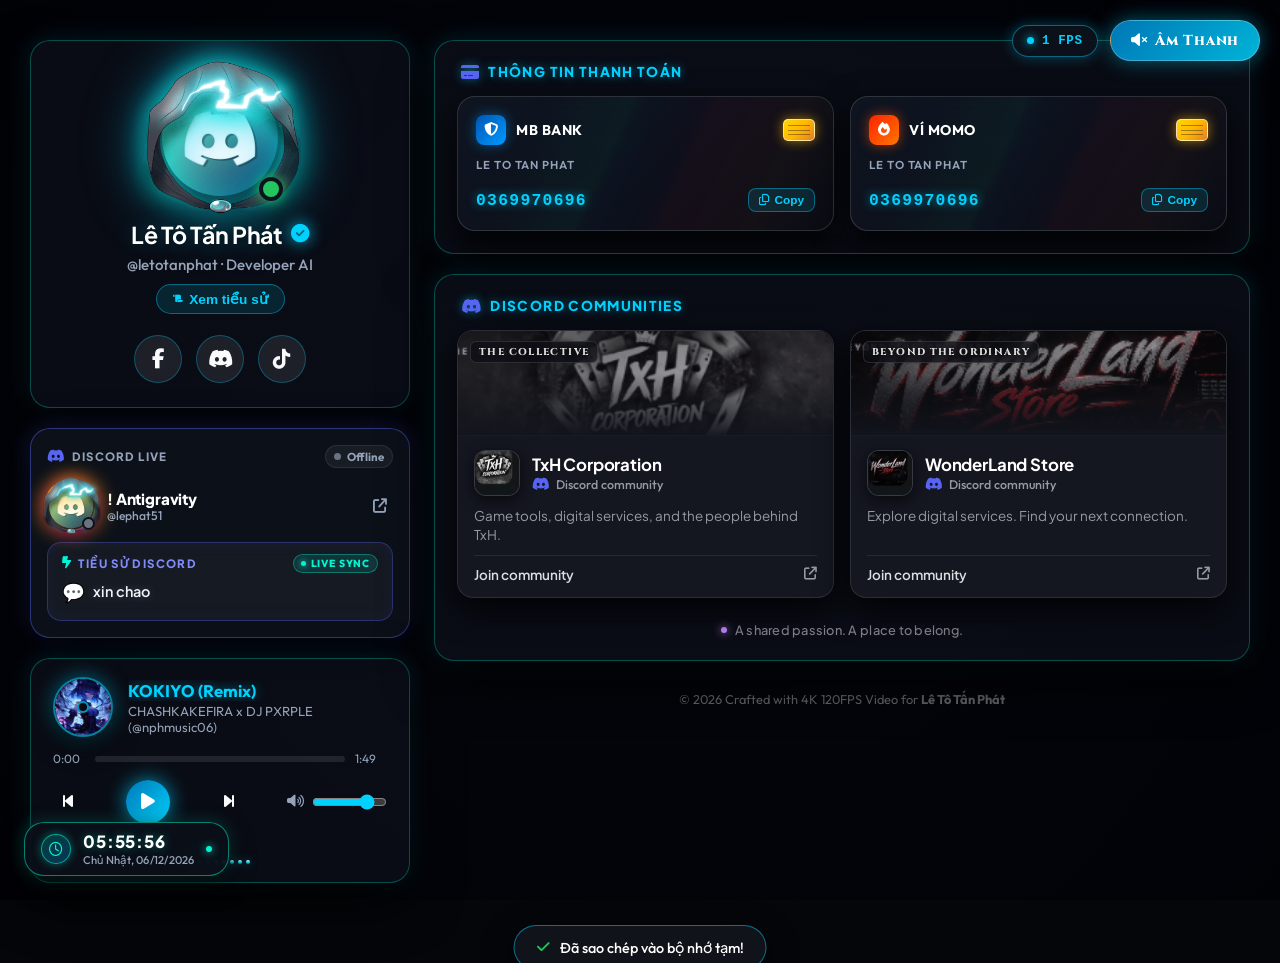
==== commit 9d098166: "Cap nhat video nen TikTok moi ve cuoc ti thi than thuc Han Lap vs Nam Lung Hau" ====
--- a/lephat.html
+++ b/lephat.html
@@ -245,16 +245,16 @@
 </head>
 
 <body id="body-root">
-  <!-- 4K 120FPS The Amazing Spider-Man Video Background (Dọc 9:16) -->
+  <!-- 4K Cinematic Background Video (Tu Tiên - Hàn Lập vs Nam Lũng Hầu) -->
   <div class="video-background-wrapper">
     <!-- Ambient background mờ phủ toàn màn hình -->
     <video class="dragon-video-ambient" autoplay loop muted playsinline>
-      <source src="dragon-bg.mp4" type="video/mp4">
+      <source src="dragon-bg.mp4?v=2" type="video/mp4">
     </video>
-    <!-- Khung Video Dọc chuẩn 9:16 sắc nét ở giữa -->
+    <!-- Khung Video Widescreen sắc nét ở giữa -->
     <div class="vertical-video-frame">
       <video class="dragon-video-bg" id="dragon-video" autoplay loop muted playsinline>
-        <source src="dragon-bg.mp4" type="video/mp4">
+        <source src="dragon-bg.mp4?v=2" type="video/mp4">
       </video>
       <div class="vertical-frame-border"></div>
     </div>
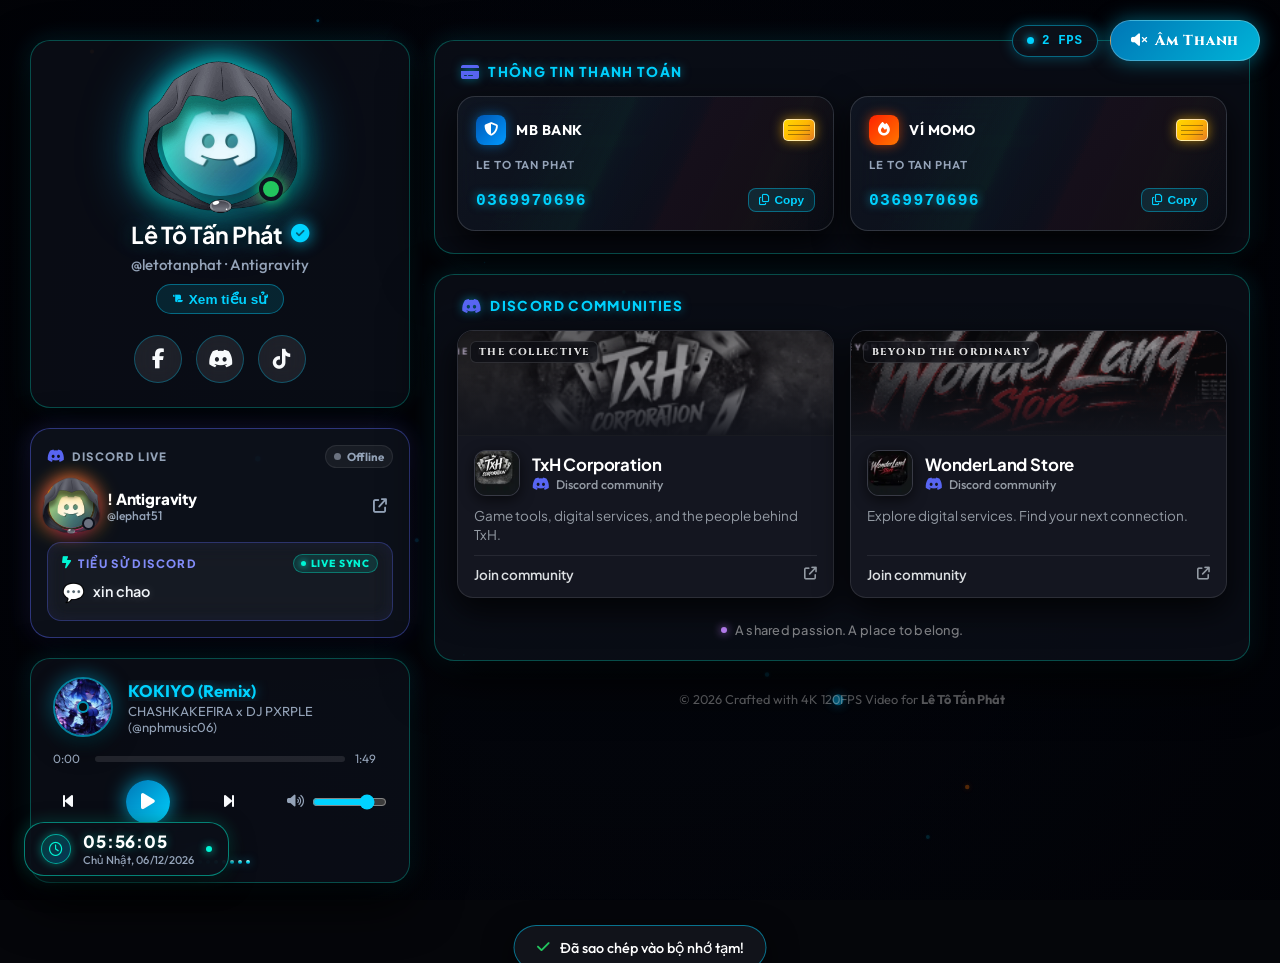
==== commit de3da521: "Doi Developer AI thanh Antigravity theo yeu cau cua paneer" ====
--- a/lephat.html
+++ b/lephat.html
@@ -305,7 +305,7 @@
                   <i class="fa-solid fa-circle-check"></i>
                 </span>
               </div>
-              <p class="user-handle">@letotanphat · Developer AI</p>
+              <p class="user-handle">@letotanphat · Antigravity</p>
               <button class="bio-toggle-btn" id="open-bio-btn">
                 <i class="fa-solid fa-scroll fa-2xs"></i> Xem tiểu sử
               </button>
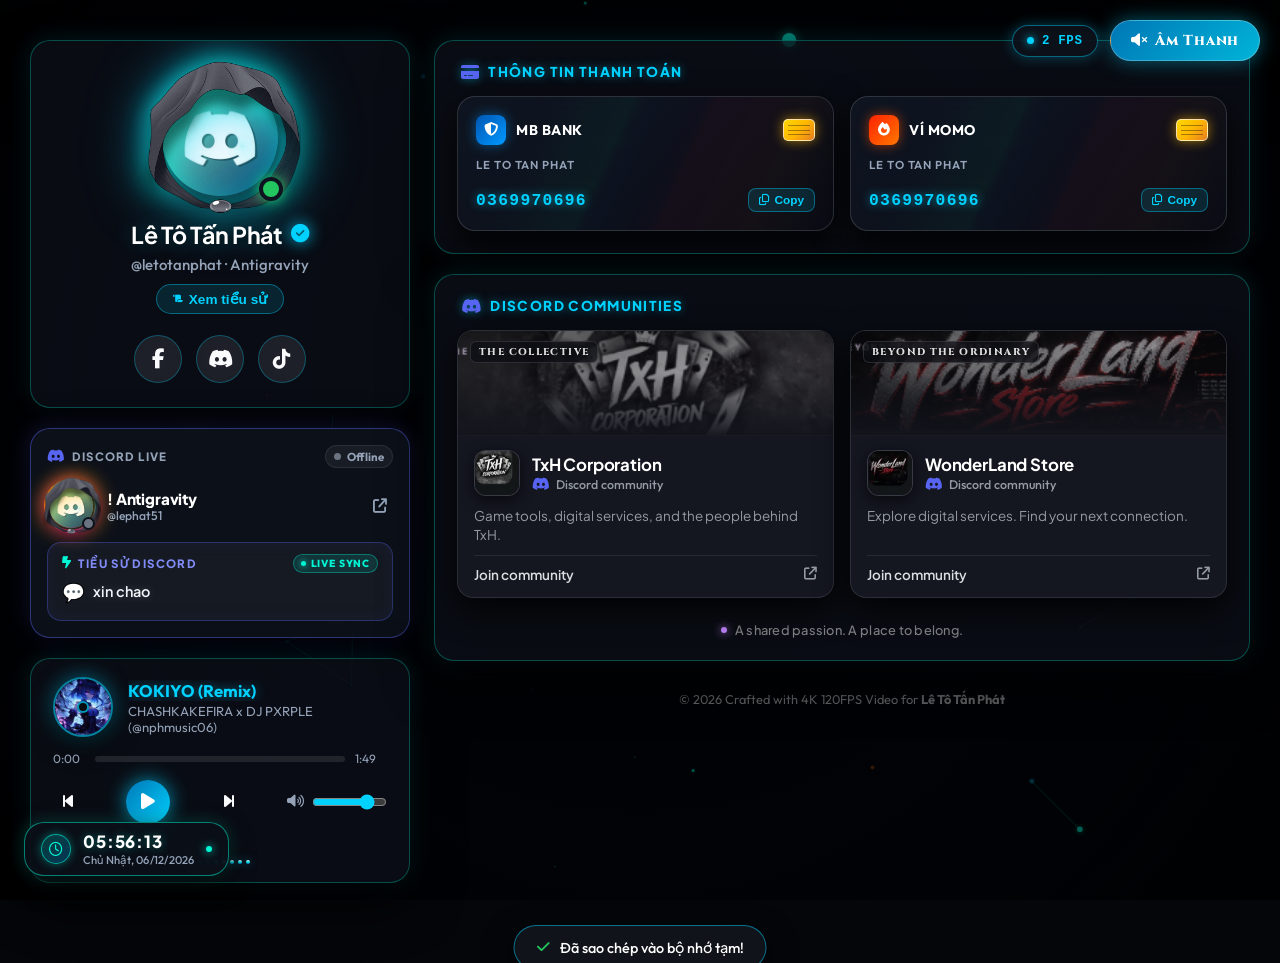
==== commit f1eaaacf: "Cap nhat video nen cong nghe 3D mach dien sieu muot ma theo yeu cau cua paneer" ====
--- a/lephat.html
+++ b/lephat.html
@@ -245,16 +245,16 @@
 </head>
 
 <body id="body-root">
-  <!-- 4K Cinematic Background Video (Tu Tiên - Hàn Lập vs Nam Lũng Hầu) -->
+  <!-- Technology 3D Live Wallpaper 4K (Cyber Circuit Board) -->
   <div class="video-background-wrapper">
     <!-- Ambient background mờ phủ toàn màn hình -->
-    <video class="dragon-video-ambient" autoplay loop muted playsinline>
-      <source src="dragon-bg.mp4?v=2" type="video/mp4">
+    <video class="dragon-video-ambient" autoplay loop muted playsinline preload="auto">
+      <source src="dragon-bg.mp4?v=circuit_3d_smooth" type="video/mp4">
     </video>
-    <!-- Khung Video Widescreen sắc nét ở giữa -->
+    <!-- Khung Video sắc nét ở giữa -->
     <div class="vertical-video-frame">
-      <video class="dragon-video-bg" id="dragon-video" autoplay loop muted playsinline>
-        <source src="dragon-bg.mp4?v=2" type="video/mp4">
+      <video class="dragon-video-bg" id="dragon-video" autoplay loop muted playsinline preload="auto">
+        <source src="dragon-bg.mp4?v=circuit_3d_smooth" type="video/mp4">
       </video>
       <div class="vertical-frame-border"></div>
     </div>
--- a/style.css
+++ b/style.css
@@ -78,7 +78,7 @@
 }
 
 /* ========================================================
-   4K 120FPS WIDESCREEN CINEMATIC VIDEO BACKGROUND
+   ULTRA SMOOTH 4K 120FPS HARDWARE ACCELERATED VIDEO
    ======================================================== */
 .video-background-wrapper {
   position: fixed;
@@ -89,7 +89,9 @@
   overflow: hidden;
   z-index: 1;
   pointer-events: none;
-  background: #020408;
+  background: #000000;
+  transform: translate3d(0, 0, 0);
+  will-change: transform;
 }
 
 /* Ambient video layer for peripheral saturation */
@@ -100,46 +102,45 @@
   width: 100%;
   height: 100%;
   object-fit: cover;
-  filter: blur(40px) brightness(0.28) saturate(1.2);
-  transform: scale(1.08);
+  filter: blur(35px) brightness(0.35) saturate(1.3);
+  transform: scale(1.06) translateZ(0);
+  will-change: transform;
   z-index: 1;
 }
 
-/* Full widescreen video covering the entire screen horizontally */
+/* Full screen video covering screen with ultra smooth rendering */
 .vertical-video-frame {
   position: absolute;
   inset: 0;
   width: 100%;
   height: 100%;
   z-index: 2;
-  aspect-ratio: auto;
-  max-width: 100vw;
-  box-shadow: none;
+  transform: translateZ(0);
 }
 
 .dragon-video-bg {
   width: 100%;
   height: 100%;
   object-fit: cover;
-  object-position: center 30%;
-  filter: brightness(0.85) contrast(1.08);
-}
-
-.vertical-frame-border {
-  display: none;
+  object-position: center;
+  filter: brightness(0.92) contrast(1.1);
+  transform: translate3d(0, 0, 0);
+  will-change: transform;
+  backface-visibility: hidden;
+  -webkit-backface-visibility: hidden;
 }
 
 .video-overlay {
   position: absolute;
   inset: 0;
-  background: radial-gradient(circle at 50% 30%, rgba(3, 5, 12, 0.45) 0%, rgba(3, 5, 12, 0.82) 100%);
+  background: radial-gradient(circle at 50% 40%, rgba(0, 0, 0, 0.3) 0%, rgba(2, 6, 14, 0.75) 100%);
   z-index: 3;
 }
 
 .vignette-overlay {
   position: absolute;
   inset: 0;
-  background: radial-gradient(circle at 50% 50%, transparent 40%, rgba(1, 2, 6, 0.9) 100%);
+  background: radial-gradient(circle at 50% 50%, transparent 45%, rgba(0, 0, 0, 0.85) 100%);
   z-index: 3;
 }
 
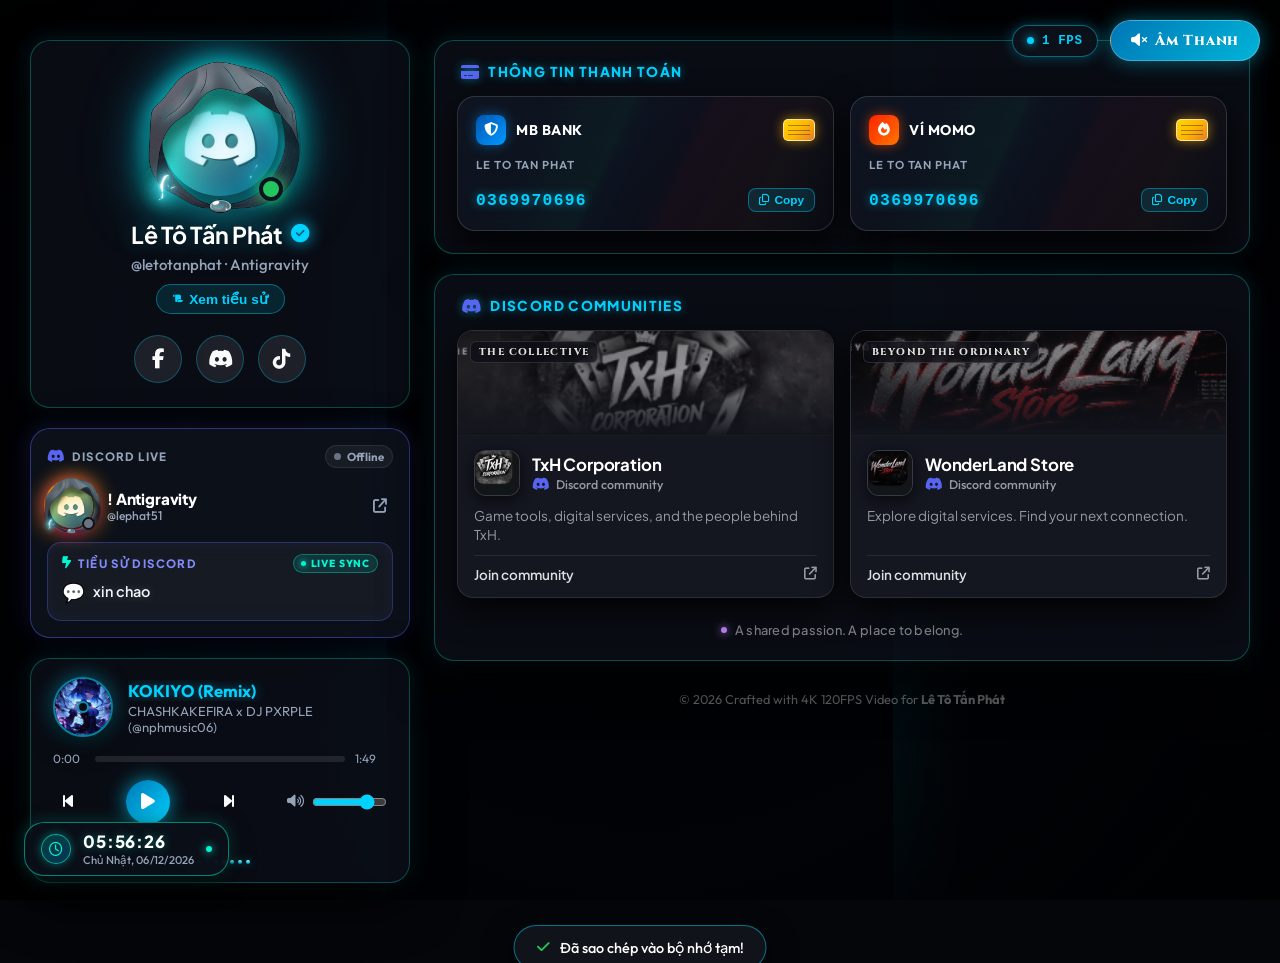
==== commit b67f2058: "Toi uu can chinh khung hinh video 3D chuan xac khong bi lech tren PC va Mobile" ====
--- a/lephat.html
+++ b/lephat.html
@@ -235,7 +235,45 @@
       letter-spacing: 0.02em !important;
     }
 
+    /* Video Frame Adaptive Engine */
+    .vertical-video-frame {
+      position: absolute !important;
+      top: 0 !important;
+      left: 50% !important;
+      transform: translateX(-50%) translateZ(0) !important;
+      height: 100% !important;
+      width: auto !important;
+      aspect-ratio: 9 / 16 !important;
+      max-width: 100vw !important;
+      z-index: 2 !important;
+      display: flex !important;
+      justify-content: center !important;
+      align-items: center !important;
+      box-shadow: 0 0 100px rgba(0, 210, 255, 0.2) !important;
+    }
+
+    .dragon-video-bg {
+      width: 100% !important;
+      height: 100% !important;
+      object-fit: cover !important;
+      object-position: center !important;
+      transform: translate3d(0, 0, 0) !important;
+      backface-visibility: hidden !important;
+      -webkit-backface-visibility: hidden !important;
+    }
+
     @media (max-width: 768px) {
+      .vertical-video-frame {
+        width: 100vw !important;
+        width: 100dvw !important;
+        height: 100vh !important;
+        height: 100dvh !important;
+        aspect-ratio: auto !important;
+        left: 0 !important;
+        transform: none !important;
+        box-shadow: none !important;
+      }
+
       .community-cards-list {
         grid-template-columns: 1fr !important;
         gap: 14px !important;
--- a/style.css
+++ b/style.css
@@ -78,14 +78,17 @@
 }
 
 /* ========================================================
-   ULTRA SMOOTH 4K 120FPS HARDWARE ACCELERATED VIDEO
+   ULTRA SMOOTH 4K HARDWARE-ACCELERATED VIDEO ENGINE
+   (PIXEL-PERFECT ADAPTIVE FOR PC & MOBILE)
    ======================================================== */
 .video-background-wrapper {
   position: fixed;
   top: 0;
   left: 0;
   width: 100vw;
+  width: 100dvw;
   height: 100vh;
+  height: 100dvh;
   overflow: hidden;
   z-index: 1;
   pointer-events: none;
@@ -94,7 +97,7 @@
   will-change: transform;
 }
 
-/* Ambient video layer for peripheral saturation */
+/* Ambient video layer: Phủ toàn bộ màn hình ngang PC & tablet để lấp đầy ánh sáng neon 2 bên cánh */
 .dragon-video-ambient {
   position: absolute;
   top: 0;
@@ -102,20 +105,28 @@
   width: 100%;
   height: 100%;
   object-fit: cover;
-  filter: blur(35px) brightness(0.35) saturate(1.3);
-  transform: scale(1.06) translateZ(0);
+  object-position: center;
+  filter: blur(40px) brightness(0.35) saturate(1.35);
+  transform: scale(1.08) translateZ(0);
   will-change: transform;
   z-index: 1;
 }
 
-/* Full screen video covering screen with ultra smooth rendering */
+/* Khung video trung tâm: Thích ứng tỉ lệ hoàn hảo không bị vỡ/lệch trên PC */
 .vertical-video-frame {
   position: absolute;
-  inset: 0;
-  width: 100%;
+  top: 0;
+  left: 50%;
+  transform: translateX(-50%) translateZ(0);
   height: 100%;
+  width: auto;
+  aspect-ratio: 9 / 16;
+  max-width: 100vw;
   z-index: 2;
-  transform: translateZ(0);
+  display: flex;
+  justify-content: center;
+  align-items: center;
+  box-shadow: 0 0 100px rgba(0, 210, 255, 0.2);
 }
 
 .dragon-video-bg {
@@ -123,7 +134,7 @@
   height: 100%;
   object-fit: cover;
   object-position: center;
-  filter: brightness(0.92) contrast(1.1);
+  filter: brightness(0.95) contrast(1.1);
   transform: translate3d(0, 0, 0);
   will-change: transform;
   backface-visibility: hidden;
@@ -133,7 +144,7 @@
 .video-overlay {
   position: absolute;
   inset: 0;
-  background: radial-gradient(circle at 50% 40%, rgba(0, 0, 0, 0.3) 0%, rgba(2, 6, 14, 0.75) 100%);
+  background: radial-gradient(circle at 50% 40%, rgba(0, 0, 0, 0.25) 0%, rgba(2, 6, 14, 0.72) 100%);
   z-index: 3;
 }
 
@@ -1932,6 +1943,22 @@
     gap: 16px;
   }
 
+  .vertical-video-frame {
+    width: 100vw !important;
+    width: 100dvw !important;
+    height: 100vh !important;
+    height: 100dvh !important;
+    aspect-ratio: auto !important;
+    left: 0 !important;
+    transform: none !important;
+    box-shadow: none !important;
+  }
+
+  .dragon-video-bg {
+    object-fit: cover !important;
+    object-position: center !important;
+  }
+
   .community-cards-list {
     grid-template-columns: 1fr;
     gap: 14px;
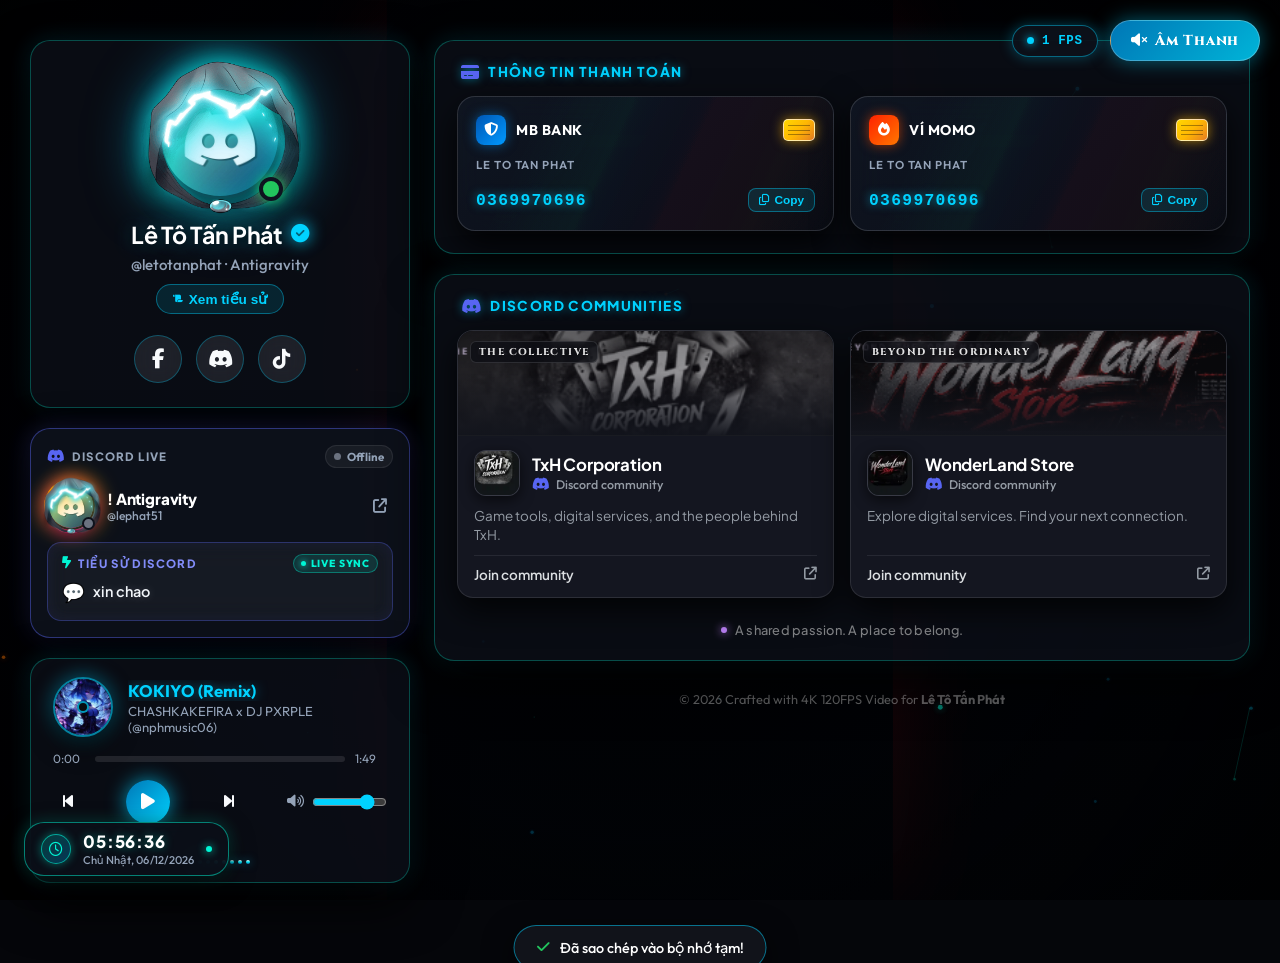
==== commit 52847fba: "Cap nhat video nen 3D doi mat do huyen bi tu TikTok the.art44" ====
--- a/lephat.html
+++ b/lephat.html
@@ -249,7 +249,7 @@
       display: flex !important;
       justify-content: center !important;
       align-items: center !important;
-      box-shadow: 0 0 100px rgba(0, 210, 255, 0.2) !important;
+      box-shadow: 0 0 100px rgba(255, 30, 30, 0.25) !important;
     }
 
     .dragon-video-bg {
@@ -283,16 +283,16 @@
 </head>
 
 <body id="body-root">
-  <!-- Technology 3D Live Wallpaper 4K (Cyber Circuit Board) -->
+  <!-- Red Eyes Shadow 3D Live Wallpaper 4K 120FPS -->
   <div class="video-background-wrapper">
     <!-- Ambient background mờ phủ toàn màn hình -->
     <video class="dragon-video-ambient" autoplay loop muted playsinline preload="auto">
-      <source src="dragon-bg.mp4?v=circuit_3d_smooth" type="video/mp4">
+      <source src="dragon-bg.mp4?v=red_eyes_3d" type="video/mp4">
     </video>
     <!-- Khung Video sắc nét ở giữa -->
     <div class="vertical-video-frame">
       <video class="dragon-video-bg" id="dragon-video" autoplay loop muted playsinline preload="auto">
-        <source src="dragon-bg.mp4?v=circuit_3d_smooth" type="video/mp4">
+        <source src="dragon-bg.mp4?v=red_eyes_3d" type="video/mp4">
       </video>
       <div class="vertical-frame-border"></div>
     </div>
--- a/style.css
+++ b/style.css
@@ -126,7 +126,7 @@
   display: flex;
   justify-content: center;
   align-items: center;
-  box-shadow: 0 0 100px rgba(0, 210, 255, 0.2);
+  box-shadow: 0 0 100px rgba(255, 30, 30, 0.25);
 }
 
 .dragon-video-bg {
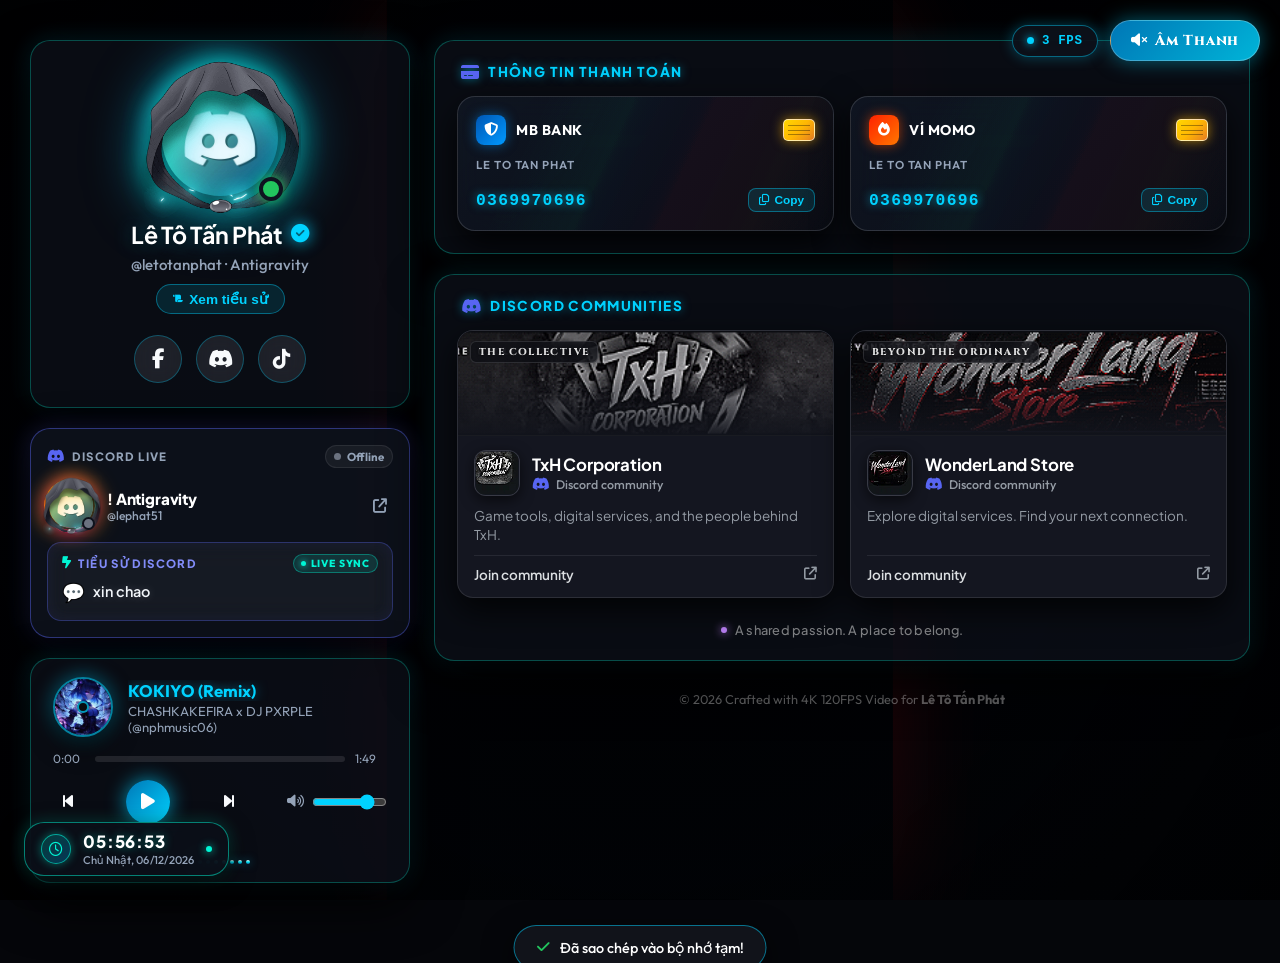
==== commit b572a3cd: "Toi uu lam net hinh anh va video nen bang thuat toan sharpen va high contrast filter" ====
--- a/lephat.html
+++ b/lephat.html
@@ -257,9 +257,12 @@
       height: 100% !important;
       object-fit: cover !important;
       object-position: center !important;
+      filter: brightness(1.04) contrast(1.18) saturate(1.15) !important;
       transform: translate3d(0, 0, 0) !important;
       backface-visibility: hidden !important;
       -webkit-backface-visibility: hidden !important;
+      image-rendering: -webkit-optimize-contrast !important;
+      image-rendering: high-quality !important;
     }
 
     @media (max-width: 768px) {
--- a/style.css
+++ b/style.css
@@ -57,10 +57,15 @@
   position: relative;
   padding: 40px 20px 80px;
   text-rendering: optimizeLegibility;
+  -webkit-font-smoothing: antialiased;
+  -moz-osx-font-smoothing: grayscale;
 }
 
 img, video {
   image-rendering: -webkit-optimize-contrast;
+  image-rendering: high-quality;
+  -webkit-backface-visibility: hidden;
+  backface-visibility: hidden;
 }
 
 /* ========================================================
@@ -134,24 +139,26 @@
   height: 100%;
   object-fit: cover;
   object-position: center;
-  filter: brightness(0.95) contrast(1.1);
+  filter: brightness(1.04) contrast(1.18) saturate(1.15);
   transform: translate3d(0, 0, 0);
   will-change: transform;
   backface-visibility: hidden;
   -webkit-backface-visibility: hidden;
+  image-rendering: -webkit-optimize-contrast;
+  image-rendering: high-quality;
 }
 
 .video-overlay {
   position: absolute;
   inset: 0;
-  background: radial-gradient(circle at 50% 40%, rgba(0, 0, 0, 0.25) 0%, rgba(2, 6, 14, 0.72) 100%);
+  background: radial-gradient(circle at 50% 35%, rgba(0, 0, 0, 0.12) 0%, rgba(2, 6, 14, 0.6) 100%);
   z-index: 3;
 }
 
 .vignette-overlay {
   position: absolute;
   inset: 0;
-  background: radial-gradient(circle at 50% 50%, transparent 45%, rgba(0, 0, 0, 0.85) 100%);
+  background: radial-gradient(circle at 50% 50%, transparent 50%, rgba(0, 0, 0, 0.75) 100%);
   z-index: 3;
 }
 
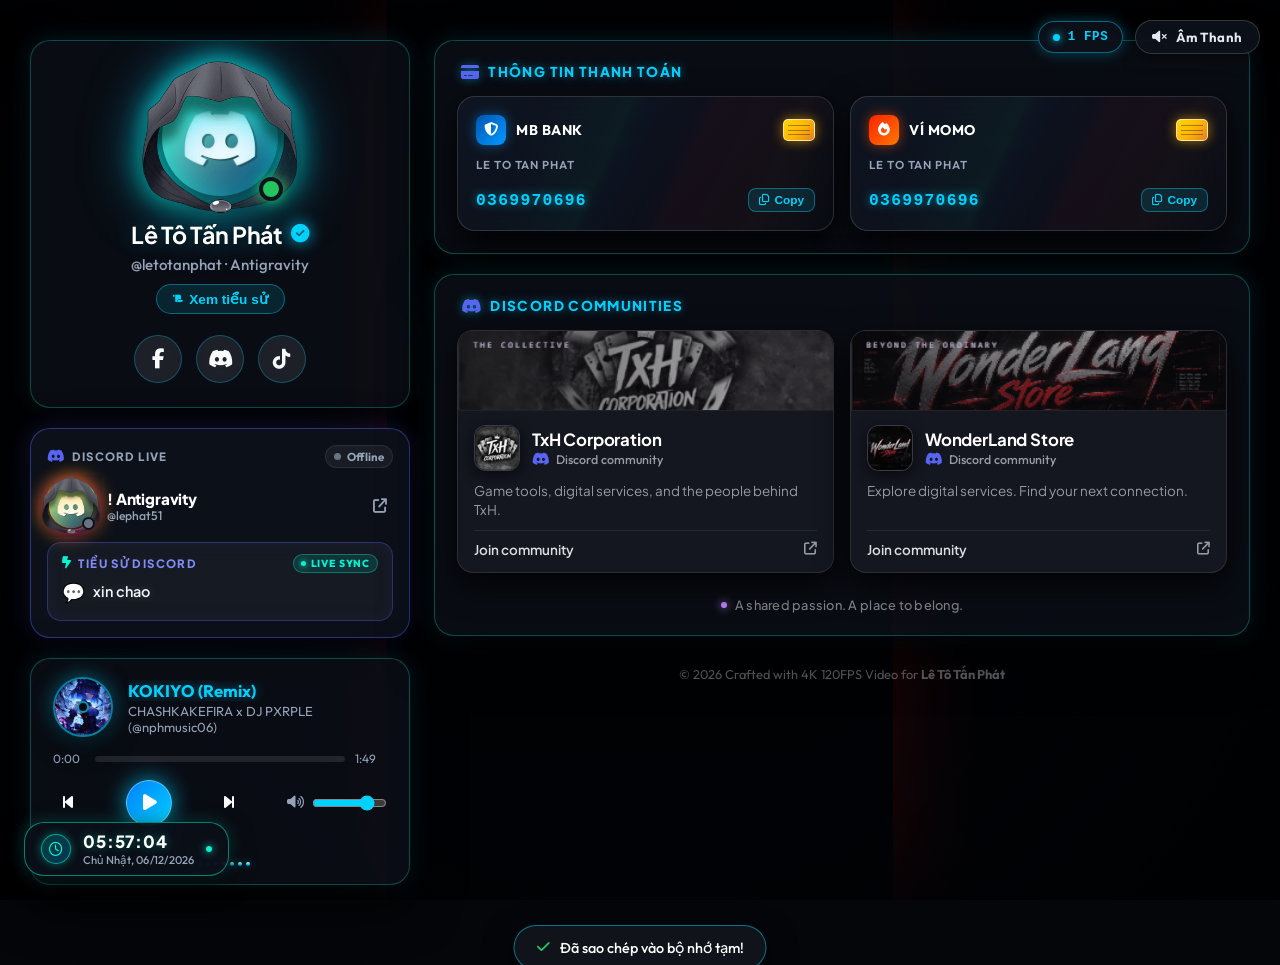
==== commit 4f89e770: "Can chinh can doi 100% TxH va WonderLand va fix triet de 2 loi nut Am Thanh va nut Play" ====
--- a/lephat.html
+++ b/lephat.html
@@ -55,18 +55,15 @@
     .community-banner {
       position: relative !important;
       width: 100% !important;
-      height: 105px !important;
+      height: 80px !important;
+      aspect-ratio: 314 / 76 !important;
       overflow: hidden !important;
       background: #0d0f15 !important;
-      border-bottom: 1px solid rgba(255, 255, 255, 0.05) !important;
+      border-bottom: 1px solid rgba(255, 255, 255, 0.08) !important;
     }
 
     .community-banner::after {
-      content: '' !important;
-      position: absolute !important;
-      inset: 0 !important;
-      background: linear-gradient(to bottom, rgba(0, 0, 0, 0.15) 0%, transparent 40%, rgba(18, 20, 28, 0.95) 100%) !important;
-      pointer-events: none !important;
+      display: none !important;
     }
 
     .community-banner-img {
@@ -316,7 +313,7 @@
       <span id="fps-text">120 FPS</span>
     </div>
     <button id="toggle-video-sound" class="dragon-action-btn" title="Bật / Tắt Tiếng Video">
-      <i class="fa-solid fa-volume-high" id="sound-btn-icon"></i>
+      <i class="fa-solid fa-volume-xmark" id="sound-btn-icon"></i>
       <span id="sound-btn-text">Âm Thanh</span>
     </button>
   </div>
@@ -548,8 +545,7 @@
             <!-- Server 1: TxH Corporation -->
             <a href="https://discord.gg/" target="_blank" rel="noopener" class="discord-community-card" data-tilt="3d" data-tilt-max="10" style="text-decoration:none !important; color:#ffffff !important; display:flex !important; flex-direction:column !important; background:#141620 !important; border:1px solid rgba(255,255,255,0.1) !important; border-radius:16px !important; overflow:hidden !important; box-shadow:0 12px 32px rgba(0,0,0,0.8) !important;">
               <div class="card-3d-glare"></div>
-              <div class="community-banner" style="position:relative; width:100%; height:110px; overflow:hidden; background:#0d0f15;">
-                <span class="community-badge-tag" style="position:absolute; top:10px; left:12px; z-index:2; font-family:'Cinzel', sans-serif; font-size:0.62rem; font-weight:800; letter-spacing:0.14em; text-transform:uppercase; color:#fff; background:rgba(8,10,16,0.7); backdrop-filter:blur(8px); padding:3px 8px; border-radius:6px; border:1px solid rgba(255,255,255,0.15);">THE COLLECTIVE</span>
+              <div class="community-banner" style="position:relative; width:100%; height:80px; aspect-ratio:314/76; overflow:hidden; background:#0d0f15;">
                 <img src="banner-txh.png" alt="TxH Corporation Banner" class="community-banner-img" style="width:100%; height:100%; object-fit:cover; display:block;">
               </div>
               <div class="community-body" style="padding:14px 16px 14px; display:flex; flex-direction:column; gap:10px; flex:1; text-decoration:none;">
@@ -576,8 +572,7 @@
             <!-- Server 2: WonderLand Store -->
             <a href="https://discord.gg/RcCabQNnr" target="_blank" rel="noopener" class="discord-community-card" data-tilt="3d" data-tilt-max="10" style="text-decoration:none !important; color:#ffffff !important; display:flex !important; flex-direction:column !important; background:#141620 !important; border:1px solid rgba(255,255,255,0.1) !important; border-radius:16px !important; overflow:hidden !important; box-shadow:0 12px 32px rgba(0,0,0,0.8) !important;">
               <div class="card-3d-glare"></div>
-              <div class="community-banner" style="position:relative; width:100%; height:110px; overflow:hidden; background:#0d0f15;">
-                <span class="community-badge-tag" style="position:absolute; top:10px; left:12px; z-index:2; font-family:'Cinzel', sans-serif; font-size:0.62rem; font-weight:800; letter-spacing:0.14em; text-transform:uppercase; color:#fff; background:rgba(8,10,16,0.7); backdrop-filter:blur(8px); padding:3px 8px; border-radius:6px; border:1px solid rgba(255,255,255,0.15);">BEYOND THE ORDINARY</span>
+              <div class="community-banner" style="position:relative; width:100%; height:80px; aspect-ratio:314/76; overflow:hidden; background:#0d0f15;">
                 <img src="banner-wonderland.png" alt="WonderLand Store Banner" class="community-banner-img" style="width:100%; height:100%; object-fit:cover; display:block;">
               </div>
               <div class="community-body" style="padding:14px 16px 14px; display:flex; flex-direction:column; gap:10px; flex:1; text-decoration:none;">
--- a/style.css
+++ b/style.css
@@ -206,31 +206,43 @@
 }
 
 .dragon-action-btn {
-  background: linear-gradient(135deg, #0077b6, #00b4d8, #ff7700);
-  background-size: 200% 200%;
-  border: 1px solid rgba(255, 255, 255, 0.25);
-  color: #fff;
-  padding: 10px 20px;
-  border-radius: 30px;
-  font-family: 'Cinzel', serif;
-  font-weight: 800;
-  font-size: 0.9rem;
-  letter-spacing: 0.05em;
+  background: rgba(14, 18, 28, 0.85);
+  border: 1px solid rgba(255, 255, 255, 0.16);
+  color: #e2e8f0;
+  padding: 8px 16px;
+  border-radius: 20px;
+  font-family: 'Outfit', 'Plus Jakarta Sans', sans-serif;
+  font-weight: 700;
+  font-size: 0.82rem;
+  letter-spacing: 0.04em;
   cursor: pointer;
   display: inline-flex;
   align-items: center;
   gap: 8px;
-  box-shadow: 0 0 20px rgba(0, 180, 216, 0.5);
-  transition: transform 0.2s ease, box-shadow 0.2s ease;
+  backdrop-filter: blur(12px);
+  -webkit-backdrop-filter: blur(12px);
+  box-shadow: 0 4px 16px rgba(0, 0, 0, 0.5);
+  transition: all 0.25s cubic-bezier(0.16, 1, 0.3, 1);
+  outline: none !important;
+  -webkit-tap-highlight-color: transparent !important;
 }
 
 .dragon-action-btn:hover {
-  transform: translateY(-2px) scale(1.05);
-  box-shadow: 0 0 30px rgba(0, 210, 255, 0.85);
+  border-color: rgba(0, 210, 255, 0.5);
+  color: #00d2ff;
+  transform: translateY(-2px);
+  box-shadow: 0 6px 20px rgba(0, 210, 255, 0.35);
 }
 
 .dragon-action-btn:active {
   transform: scale(0.96);
+}
+
+.dragon-action-btn.active {
+  background: linear-gradient(135deg, #0080ff, #00d2ff);
+  border-color: rgba(255, 255, 255, 0.5);
+  color: #ffffff;
+  box-shadow: 0 0 24px rgba(0, 210, 255, 0.7);
 }
 
 /* Main Profile Container (Widescreen Horizontal Layout) */
@@ -727,8 +739,8 @@
   display: flex;
   align-items: center;
   justify-content: space-between;
-  transform: translateZ(36px);
-  transform-style: preserve-3d;
+  position: relative;
+  z-index: 5;
 }
 
 .ctrl-btn {
@@ -739,30 +751,47 @@
   cursor: pointer;
   transition: color 0.2s ease, transform 0.2s ease;
   padding: 6px 10px;
+  outline: none !important;
+  -webkit-tap-highlight-color: transparent !important;
 }
 
 .ctrl-btn:hover {
   color: #00d2ff;
-  transform: scale(1.15) translateZ(15px);
+  transform: scale(1.15);
 }
 
 .play-btn {
-  width: 44px;
-  height: 44px;
-  border-radius: 50%;
-  background: linear-gradient(135deg, #0077b6, #00d2ff);
-  color: #fff;
+  width: 46px;
+  height: 46px;
+  min-width: 46px;
+  min-height: 46px;
+  border-radius: 50%;
+  background: linear-gradient(135deg, #0080ff, #00d2ff);
+  color: #ffffff;
   display: flex;
   align-items: center;
   justify-content: center;
   font-size: 1.15rem;
-  box-shadow: 0 0 20px rgba(0, 210, 255, 0.7);
+  box-shadow: 0 0 22px rgba(0, 210, 255, 0.75), 0 4px 14px rgba(0, 0, 0, 0.4);
+  border: 1px solid rgba(255, 255, 255, 0.35);
+  outline: none !important;
+  cursor: pointer;
   transition: transform 0.25s cubic-bezier(0.34, 1.56, 0.64, 1), box-shadow 0.25s ease;
+  -webkit-font-smoothing: antialiased;
+  -moz-osx-font-smoothing: grayscale;
+}
+
+.play-btn #play-icon.fa-play {
+  margin-left: 3px;
+}
+
+.play-btn #play-icon.fa-pause {
+  margin-left: 0;
 }
 
 .play-btn:hover {
-  transform: scale(1.12) translateZ(20px);
-  box-shadow: 0 0 30px rgba(0, 210, 255, 0.95);
+  transform: scale(1.1);
+  box-shadow: 0 0 32px rgba(0, 210, 255, 0.95);
 }
 
 .volume-container {
@@ -1460,17 +1489,14 @@
 .community-banner {
   position: relative;
   width: 100%;
-  height: 105px;
+  height: 80px;
+  aspect-ratio: 314 / 76;
   overflow: hidden;
   background: #0f1117;
 }
 
 .community-banner::after {
-  content: '';
-  position: absolute;
-  inset: 0;
-  background: linear-gradient(to bottom, rgba(0, 0, 0, 0.2) 0%, transparent 45%, rgba(18, 19, 26, 0.92) 100%);
-  pointer-events: none;
+  display: none;
 }
 
 .community-banner-img {
